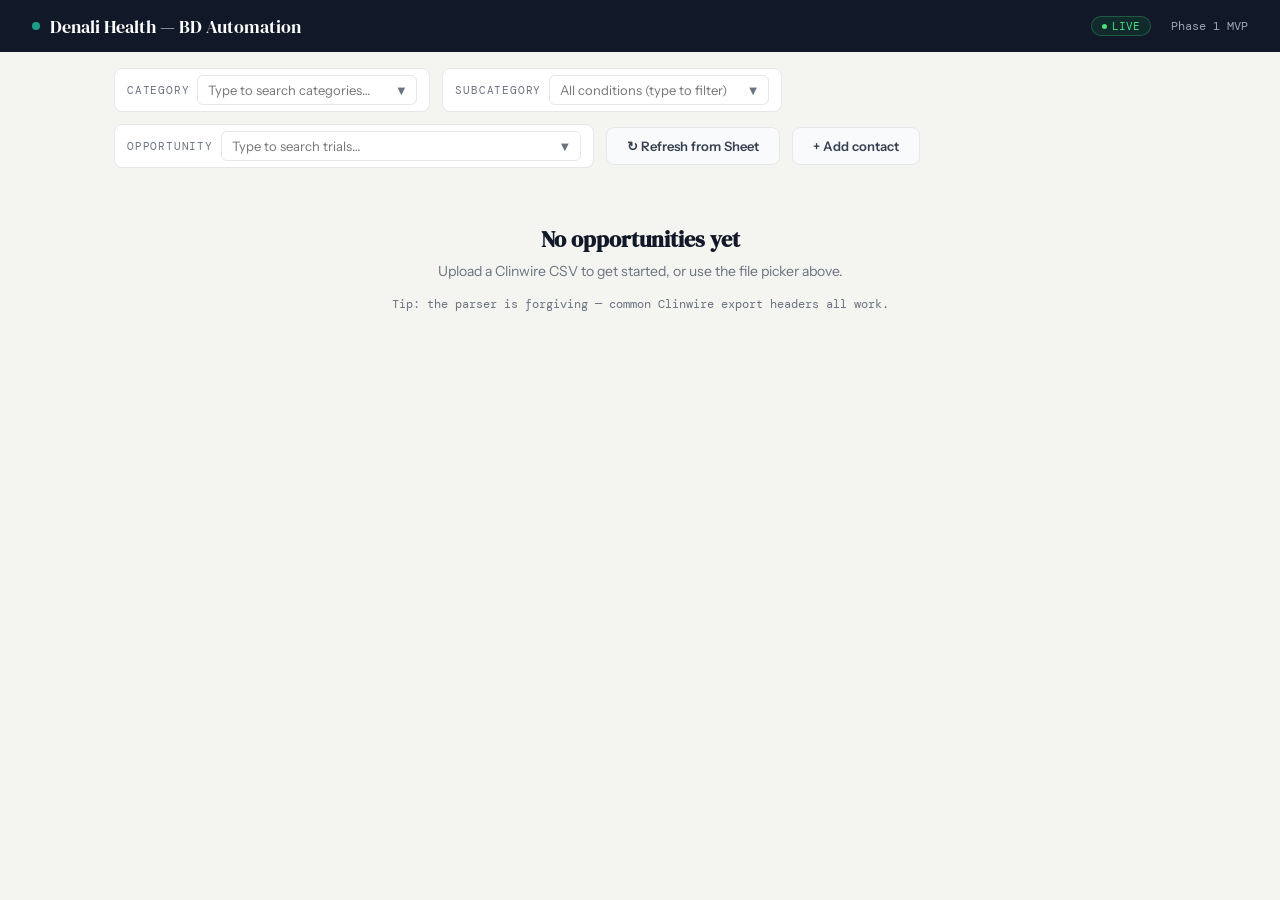
==== static/index.html @ 4ba3602c "features added" ====
<!DOCTYPE html>
<html lang="en">
<head>
  <meta charset="UTF-8">
  <meta name="viewport" content="width=device-width, initial-scale=1.0">
  <title>Denali Health — BD Automation</title>
  <link href="https://fonts.googleapis.com/css2?family=DM+Serif+Display&family=DM+Mono:wght@400;500&family=Instrument+Sans:wght@400;500;600&display=swap" rel="stylesheet">
  <link rel="stylesheet" href="/static/style.css">
<style>
.combo { position: relative; display: inline-block; min-width: 220px; }
.combo-input { width: 100%; padding: 6px 28px 6px 10px; border: 1px solid var(--rule, #d0d5dd); border-radius: 6px; font-size: 13px; font-family: inherit; outline: none; background: #fff; box-sizing: border-box; cursor: text; }
.combo-input:focus { border-color: #2563eb; }
.combo-arrow { position: absolute; top: 50%; right: 8px; transform: translateY(-50%); width: 16px; height: 16px; display: flex; align-items: center; justify-content: center; color: #6b7280; cursor: pointer; user-select: none; pointer-events: auto; font-size: 10px; transition: transform 0.15s ease; }
.combo.open .combo-arrow { transform: translateY(-50%) rotate(180deg); }
.combo-panel { position: absolute; top: 100%; left: 0; right: 0; margin-top: 2px; background: #fff; border: 1px solid var(--rule, #d0d5dd); border-radius: 6px; max-height: 280px; overflow-y: auto; z-index: 100; box-shadow: 0 6px 14px rgba(0,0,0,0.10); }
.combo-panel.hidden { display: none; }
.combo-option { padding: 7px 10px; cursor: pointer; font-size: 13px; }
.combo-option:hover, .combo-option.active { background: #eef4ff; }
.combo-empty { padding: 7px 10px; font-size: 12px; color: #9ca3af; font-style: italic; }
#oppCombo { min-width: 360px; }
</style>
</head>
<body>

<!-- ── TOP BAR ─────────────────────────────────── -->
<div class="topbar">
  <div class="topbar-brand">
    <div class="dot"></div>
    Denali Health — BD Automation
  </div>
  <div class="topbar-meta">
    <span id="liveBadge" class="live-badge">LIVE</span>
    <span>Phase 1 MVP</span>
  </div>
</div>

<!-- ── CONTROLS BAR ────────────────────────────── -->
<div class="controls">
  <div class="control-group">
    <label>Category</label>
    <div id="categoryCombo"></div>
  </div>
  <div class="control-group">
    <label>Subcategory</label>
    <div id="subcategoryCombo"></div>
  </div>
  <div class="control-group">
    <label>Opportunity</label>
    <div id="oppCombo"></div>
  </div>
  <button id="syncBtn" class="btn btn-secondary">↻ Refresh from Sheet</button>
  <!-- Obsolete in the live-Sheets model (kept hidden so legacy handlers don't error) -->
  <input type="file" id="csvFile" accept=".csv" class="hidden">
  <button id="seedBtn" class="btn btn-secondary hidden">Seed demo contacts</button>
  <button id="addContactBtn" class="btn btn-secondary">+ Add contact</button>
</div>

<!-- Manual contact entry form (hidden until + Add real contact clicked) -->
<div id="addContactForm" class="hidden" style="max-width:1100px;margin:0 auto;padding:0 24px 16px;">
  <div class="panel" style="padding:20px;">
    <div style="font-size:13px;font-weight:600;margin-bottom:12px;color:var(--ink);">Add a real contact for this opportunity</div>
    <div style="display:grid;grid-template-columns:1fr 1fr 2fr 2fr;gap:10px;margin-bottom:12px;">
      <input id="acFirst" type="text" placeholder="First name *" style="padding:8px 10px;border:1px solid var(--rule);border-radius:6px;font-size:13px;">
      <input id="acLast"  type="text" placeholder="Last name"  style="padding:8px 10px;border:1px solid var(--rule);border-radius:6px;font-size:13px;">
      <input id="acEmail" type="email" placeholder="Email (optional — can add later when sending)" style="padding:8px 10px;border:1px solid var(--rule);border-radius:6px;font-size:13px;">
      <input id="acTitle" type="text" placeholder="Title (e.g. VP, Site Identification)" style="padding:8px 10px;border:1px solid var(--rule);border-radius:6px;font-size:13px;">
    </div>
    <div style="display:flex;gap:10px;">
      <button id="acSubmit" class="btn btn-approve">✓ Add contact</button>
      <button id="acCancel" class="btn btn-secondary">Cancel</button>
      <span id="acError" style="color:var(--red);font-size:12px;align-self:center;"></span>
    </div>
  </div>
</div>

<!-- ── EMPTY STATE (no opportunities yet) ─────── -->
<div id="emptyState" class="empty hidden">
  <h2>No opportunities yet</h2>
  <p>Upload a Clinwire CSV to get started, or use the file picker above.</p>
  <div class="hint">Tip: the parser is forgiving — common Clinwire export headers all work.</div>
</div>

<!-- ── MAIN SHELL ─────────────────────────────── -->
<div id="mainShell" class="shell hidden">

  <!-- LEFT COLUMN -->
  <div class="left-col">

    <!-- Opportunity panel -->
    <div class="panel">
      <div class="panel-header">
        <div>
          <div class="panel-label">Live Opportunity · Clinwire Feed</div>
          <div class="panel-title">Trial opportunity</div>
        </div>
        <div id="oppDate" style="font-size:11px;color:#9ca3af;font-family:'DM Mono',monospace;"></div>
      </div>
      <div class="opp-body" id="oppBody">
        <!-- filled by app.js -->
      </div>
    </div>

    <!-- Contact panel -->
    <div class="panel">
      <div class="panel-header">
        <div>
          <div class="panel-label">Contact Intelligence · Scored</div>
          <div class="panel-title">Recommended contact</div>
        </div>
        <div id="contactConfidence" style="font-size:11px;background:#f0fdf4;color:#16a34a;border:1px solid #bbf7d0;padding:3px 10px;border-radius:6px;font-family:'DM Mono',monospace;display:none;">HIGH CONFIDENCE</div>
      </div>
      <div class="contact-body" id="contactBody">
        <!-- filled by app.js -->
      </div>
      <div id="contactListOther" class="contact-list-other hidden">
        <!-- secondary contacts -->
      </div>
    </div>

  </div>

  <!-- RIGHT COLUMN -->
  <div class="right-col">

    <div class="panel" id="draftPanel">
      <div class="panel-header">
        <div>
          <div class="panel-label">AI Engine · Draft Generator</div>
          <div class="panel-title">Personalised email draft</div>
        </div>
        <div id="draftStatus" style="font-size:11px;color:#9ca3af;font-family:'DM Mono',monospace;">Not generated</div>
      </div>

      <!-- Pre-generate -->
      <div id="preGenerate" style="padding:40px;text-align:center;">
        <div style="font-size:15px;font-weight:600;color:var(--ink);margin-bottom:8px;">Ready to generate</div>
        <div style="font-size:13px;color:var(--ink-soft);margin-bottom:20px;line-height:1.6;">The system will read the trial data, score the contact, and write a personalised first-touch email.</div>

        <div style="display:flex;align-items:center;justify-content:center;gap:10px;margin-bottom:20px;flex-wrap:wrap;">
          <span style="font-size:10px;font-family:'DM Mono',monospace;color:var(--ink-soft);text-transform:uppercase;letter-spacing:0.8px;">Template:</span>
          <select id="templateSelect" style="font-size:13px;padding:6px 12px;border:1px solid var(--rule);border-radius:6px;background:var(--white);font-family:inherit;cursor:pointer;min-width:240px;">
            <option value="">✨ AI only — no template (writes from Clinwire context)</option>
          </select>
          <button id="refreshTemplatesBtn" type="button" title="Refresh templates from Google Drive"
                  style="font-size:13px;padding:6px 10px;border:1px solid var(--rule);border-radius:6px;background:var(--white);cursor:pointer;font-family:inherit;">↻</button>
        </div>

        <button id="generateBtn" class="btn btn-generate">
          <svg width="16" height="16" viewBox="0 0 20 20" fill="currentColor"><path d="M10.894 2.553a1 1 0 00-1.788 0l-7 14a1 1 0 001.169 1.409l5-1.429A1 1 0 009 15.571V11a1 1 0 112 0v4.571a1 1 0 00.725.962l5 1.428a1 1 0 001.17-1.408l-7-14z"/></svg>
          Generate Personalised Email
        </button>
        <div id="generateError" class="text-error hidden"></div>
      </div>

      <!-- Loading -->
      <div id="generatingState" class="generating hidden">
        <div class="generating-icon"></div>
        <div class="generating-text" id="generatingText">Reading trial data...</div>
        <div class="generating-sub" id="generatingSubtext">Calling Claude</div>
      </div>

      <!-- Draft result -->
      <div id="draftResult" class="draft-body hidden">
        <div class="draft-field">
          <div class="draft-field-label">Subject line</div>
          <div class="subject-display" id="subjectDisplay"></div>
          <input class="subject-edit hidden" id="subjectEdit" type="text" />
        </div>
        <div class="draft-field">
          <div class="draft-field-label">Email body</div>
          <div class="email-body-display" id="bodyDisplay"></div>
          <textarea class="edit-area hidden" id="bodyEdit"></textarea>
        </div>
        <div class="draft-field">
          <div class="draft-field-label">Quality flags &amp; signals</div>
          <div class="quality-flags" id="qFlags"></div>
        </div>
      </div>

      <!-- Approved -->
      <div id="approvedState" class="hidden">
        <div class="status-approved">
          <h3>✓ Email Approved</h3>
          <p>Queued for send · Activity logged</p>
          <div style="margin-top:16px;font-size:12px;color:#15803d;font-family:'DM Mono',monospace;">
            Approved by: <span id="approvedBy"></span> · <span id="approvedTime"></span>
          </div>
        </div>
      </div>

      <!-- Rejected -->
      <div id="rejectedState" class="hidden">
        <div class="status-rejected">
          <h3>✕ Email Rejected</h3>
          <p>Returned to queue · Reason logged</p>
          <button class="btn btn-generate" style="margin-top:16px;" id="regenerateBtn">Re-generate Email</button>
        </div>
      </div>
    </div>

    <!-- Approval bar -->
    <div class="approval-bar hidden" id="approvalBar">
      <div style="flex:1;min-width:240px;">
        <div class="approval-label">Your decision required</div>
        <div class="approval-sub">Nothing sends without your approval · All actions are logged</div>
        <div style="margin-top:10px;display:grid;grid-template-columns:auto 1fr;gap:6px 10px;align-items:center;max-width:480px;">
          <span style="font-size:10px;font-family:'DM Mono',monospace;color:var(--ink-soft);text-transform:uppercase;letter-spacing:0.8px;">Send from:</span>
          <select id="mailboxSelect" style="font-size:13px;padding:6px 10px;border:1px solid var(--rule);border-radius:6px;background:var(--white);font-family:inherit;cursor:pointer;">
            <option value="">— don't send, just approve —</option>
          </select>

          <span style="font-size:10px;font-family:'DM Mono',monospace;color:var(--ink-soft);text-transform:uppercase;letter-spacing:0.8px;">Send to:</span>
          <input id="toEmailInput" type="email" placeholder="recipient@example.com" style="font-size:13px;padding:6px 10px;border:1px solid var(--rule);border-radius:6px;background:var(--white);font-family:'DM Mono',monospace;outline:none;" />

          <span style="font-size:10px;font-family:'DM Mono',monospace;color:var(--ink-soft);text-transform:uppercase;letter-spacing:0.8px;">Attach:</span>
          <div style="display:flex;align-items:center;gap:8px;">
            <input id="attachmentInput" type="file" multiple style="font-size:12px;font-family:inherit;flex:1;min-width:0;" />
            <button id="attachClearBtn" type="button" title="Remove attachment" class="hidden" style="font-size:11px;padding:4px 8px;border:1px solid var(--rule);border-radius:6px;background:var(--white);cursor:pointer;">✕ clear</button>
          </div>

          <span style="font-size:10px;font-family:'DM Mono',monospace;color:var(--ink-soft);text-transform:uppercase;letter-spacing:0.8px;">Save:</span>
          <label id="saveEmailWrap" style="font-size:12px;color:var(--ink-mid);display:flex;align-items:center;gap:6px;cursor:pointer;">
            <input type="checkbox" id="saveEmailToSheet" /> Save typed email back to the Sheet
          </label>
        </div>
      </div>
      <div class="approval-actions">
        <button class="btn btn-reject"  id="rejectBtn">✕ Reject</button>
        <button class="btn btn-edit"    id="editBtn">✏ Edit</button>
        <button class="btn btn-approve" id="approveBtn">✓ Approve &amp; Send</button>
      </div>
    </div>

    <!-- Activity log (hidden — kept in DOM so JS log writes don't error) -->
    <div class="log-panel hidden">
      <div class="log-header">
        <span class="log-title">Activity Log</span>
        <span style="font-size:10px;color:#4b5563;font-family:'DM Mono',monospace;">Live · polling every 2s</span>
      </div>
      <div class="log-body" id="logBody"></div>
    </div>

    <!-- Send history -->
    <div class="panel" id="sendHistoryPanel">
      <div class="panel-header">
        <div>
          <div class="panel-label">Sent Emails · History</div>
          <div class="panel-title">Send history</div>
        </div>
        <button id="refreshHistoryBtn" class="btn btn-secondary" style="padding:6px 12px;font-size:12px;">↻ Refresh</button>
      </div>
      <div id="sendHistoryBody" style="max-height:360px;overflow-y:auto;">
        <div style="padding:20px;text-align:center;color:var(--ink-soft);font-size:13px;" id="sendHistoryEmpty">
          No emails sent yet — approve a draft with a mailbox selected to see it here.
        </div>
      </div>
    </div>

  </div>
</div>

<script src="/static/app.js"></script>
</body>
</html>
---- static/style.css ----
/* ─────────────────────────────────────────────────────
   Denali Health — BD Automation
   Styles ported from the approved prototype, plus
   additions for CSV upload + opportunity selector.
   ───────────────────────────────────────────────────── */

:root {
  --teal:        #0a7c6b;
  --teal-light:  #e6f4f1;
  --teal-mid:    #1a9e89;
  --amber:       #c8720a;
  --amber-light: #fef3e2;
  --red:         #b91c1c;
  --red-light:   #fef2f2;
  --green:       #15803d;
  --green-light: #f0fdf4;
  --ink:         #111827;
  --ink-mid:     #374151;
  --ink-soft:    #6b7280;
  --rule:        #e5e7eb;
  --surface:     #f9fafb;
  --white:       #ffffff;
}
* { box-sizing: border-box; margin: 0; padding: 0; }
body {
  font-family: 'Instrument Sans', system-ui, sans-serif;
  background: #f4f4f0;
  color: var(--ink);
  min-height: 100vh;
}

/* ── TOPBAR ─────────────────────────────────────── */
.topbar { background: var(--ink); padding: 0 32px; height: 52px; display: flex; align-items: center; justify-content: space-between; position: sticky; top: 0; z-index: 100; }
.topbar-brand { display: flex; align-items: center; gap: 10px; font-family: 'DM Serif Display', Georgia, serif; font-size: 18px; color: var(--white); }
.topbar-brand .dot { width: 8px; height: 8px; background: var(--teal-mid); border-radius: 50%; }
.topbar-meta { display: flex; align-items: center; gap: 20px; font-size: 12px; color: #9ca3af; font-family: 'DM Mono', monospace; }
.live-badge { background: #16a34a22; color: #4ade80; border: 1px solid #4ade8044; border-radius: 20px; padding: 2px 10px; font-size: 11px; display: flex; align-items: center; gap: 5px; }
.live-badge::before { content: ''; width: 5px; height: 5px; background: #4ade80; border-radius: 50%; animation: pulse 1.5s infinite; }
@keyframes pulse { 0%,100%{opacity:1} 50%{opacity:.4} }

/* ── CONTROLS BAR (csv upload + opp selector) ──── */
.controls { max-width: 1100px; margin: 0 auto; padding: 16px 24px 0; display: flex; gap: 12px; align-items: center; flex-wrap: wrap; }
.control-group { display: flex; align-items: center; gap: 8px; background: var(--white); border: 1px solid var(--rule); border-radius: 8px; padding: 6px 12px; }
.control-group label { font-size: 11px; font-family: 'DM Mono', monospace; color: var(--ink-soft); text-transform: uppercase; letter-spacing: 0.8px; }
.control-group select, .control-group input[type=file] { border: none; outline: none; font-size: 13px; background: transparent; font-family: inherit; max-width: 320px; }
.control-group select { cursor: pointer; }

/* ── LAYOUT ─────────────────────────────────────── */
.shell { max-width: 1100px; margin: 0 auto; padding: 16px 24px 32px; display: grid; grid-template-columns: 340px 1fr; gap: 24px; align-items: start; }
.left-col { display: flex; flex-direction: column; gap: 20px; }
.right-col { display: flex; flex-direction: column; gap: 20px; }

/* ── PANELS ─────────────────────────────────────── */
.panel { background: var(--white); border: 1px solid var(--rule); border-radius: 12px; overflow: hidden; }
.panel-header { padding: 16px 20px; border-bottom: 1px solid var(--rule); display: flex; align-items: center; justify-content: space-between; }
.panel-label { font-family: 'DM Mono', monospace; font-size: 10px; font-weight: 500; text-transform: uppercase; letter-spacing: 1.2px; color: var(--ink-soft); }
.panel-title { font-size: 13px; font-weight: 600; color: var(--ink); margin-top: 2px; }

/* ── OPPORTUNITY ────────────────────────────────── */
.opp-body { padding: 20px; }
.source-tag { display: inline-flex; align-items: center; gap: 6px; background: var(--teal-light); color: var(--teal); border-radius: 6px; padding: 4px 10px; font-size: 11px; font-weight: 600; font-family: 'DM Mono', monospace; margin-bottom: 14px; }
.opp-name { font-family: 'DM Serif Display', Georgia, serif; font-size: 20px; line-height: 1.25; color: var(--ink); margin-bottom: 6px; }
.opp-sub { font-size: 12px; color: var(--ink-soft); margin-bottom: 18px; font-family: 'DM Mono', monospace; }
.opp-grid { display: grid; grid-template-columns: 1fr 1fr; gap: 10px; margin-bottom: 18px; }
.opp-field { background: var(--surface); border-radius: 8px; padding: 10px 12px; }
.opp-field-label { font-size: 10px; font-weight: 600; color: var(--ink-soft); text-transform: uppercase; letter-spacing: 0.8px; font-family: 'DM Mono', monospace; margin-bottom: 3px; }
.opp-field-val { font-size: 13px; font-weight: 600; color: var(--ink); word-break: break-word; }
.opp-field.full { grid-column: 1/-1; }

/* ── CONTACT ────────────────────────────────────── */
.contact-body { padding: 20px; }
.contact-row { display: flex; align-items: center; gap: 16px; margin-bottom: 16px; }
.avatar { width: 52px; height: 52px; border-radius: 50%; background: linear-gradient(135deg,#0a7c6b,#1a9e89); display: flex; align-items: center; justify-content: center; font-family: 'DM Serif Display', Georgia, serif; font-size: 20px; color: white; flex-shrink: 0; }
.contact-name { font-size: 16px; font-weight: 600; color: var(--ink); }
.contact-title { font-size: 12px; color: var(--ink-soft); margin-top: 2px; }
.contact-co { font-size: 12px; color: var(--teal); font-weight: 500; margin-top: 1px; }
.score-row { display: flex; align-items: center; justify-content: space-between; background: var(--green-light); border: 1px solid #bbf7d0; border-radius: 10px; padding: 12px 16px; margin-bottom: 14px; }
.score-label { font-size: 11px; font-weight: 600; color: var(--green); font-family: 'DM Mono', monospace; text-transform: uppercase; letter-spacing: 0.8px; }
.score-val { font-family: 'DM Serif Display', Georgia, serif; font-size: 32px; color: var(--green); line-height: 1; }
.score-sub { font-size: 10px; color: #16a34a; margin-top: 1px; text-align: right; }
.score-bar-wrap { margin-bottom: 10px; }
.score-bar-track { height: 5px; background: var(--rule); border-radius: 99px; overflow: hidden; margin-top: 4px; }
.score-bar-fill { height: 100%; border-radius: 99px; }
.score-dim { display: flex; justify-content: space-between; }
.score-dim-label { font-size: 10px; font-family: 'DM Mono', monospace; color: var(--ink-soft); }
.score-dim-pts { font-size: 10px; font-family: 'DM Mono', monospace; font-weight: 600; color: var(--ink); }
.ai-reasoning { background: #f8f7ff; border: 1px solid #e5e3ff; border-radius: 10px; padding: 14px; font-size: 12px; line-height: 1.6; color: var(--ink-mid); margin: 14px 0; }
.ai-reasoning-label { font-size: 10px; font-weight: 600; color: #7c6fe0; text-transform: uppercase; letter-spacing: 0.8px; font-family: 'DM Mono', monospace; margin-bottom: 6px; }
.contact-meta { display: flex; gap: 8px; flex-wrap: wrap; }
.meta-chip { background: var(--surface); border: 1px solid var(--rule); border-radius: 6px; padding: 4px 10px; font-size: 11px; color: var(--ink-mid); font-family: 'DM Mono', monospace; }

.contact-list-other { padding: 0 20px 20px; border-top: 1px solid var(--rule); margin-top: 4px; }
.contact-list-label { font-size: 10px; font-family: 'DM Mono', monospace; color: var(--ink-soft); text-transform: uppercase; letter-spacing: 0.8px; padding: 12px 0 8px; }
.contact-mini { display: flex; align-items: center; justify-content: space-between; padding: 8px 0; cursor: pointer; border-bottom: 1px dashed var(--rule); }
.contact-mini:last-child { border-bottom: none; }
.contact-mini:hover { background: var(--surface); }
.contact-mini-name { font-size: 13px; font-weight: 500; }
.contact-mini-title { font-size: 11px; color: var(--ink-soft); font-family: 'DM Mono', monospace; }
.contact-mini-score { font-family: 'DM Serif Display', Georgia, serif; font-size: 18px; color: var(--ink-mid); }

/* ── DRAFT ──────────────────────────────────────── */
.draft-body { padding: 20px; }
.draft-field { margin-bottom: 14px; }
.draft-field-label { font-size: 10px; font-weight: 600; color: var(--ink-soft); text-transform: uppercase; letter-spacing: 0.8px; font-family: 'DM Mono', monospace; margin-bottom: 5px; }
.subject-display { font-size: 15px; font-weight: 600; color: var(--ink); padding: 10px 14px; background: var(--surface); border: 1px solid var(--rule); border-radius: 8px; font-family: 'DM Serif Display', Georgia, serif; }
.email-body-display { font-size: 13.5px; line-height: 1.75; color: var(--ink-mid); padding: 16px; background: var(--surface); border: 1px solid var(--rule); border-radius: 8px; white-space: pre-wrap; }
.edit-area { width: 100%; min-height: 220px; font-size: 13.5px; line-height: 1.75; color: var(--ink-mid); padding: 16px; background: var(--white); border: 2px solid var(--teal-mid); border-radius: 8px; font-family: 'Instrument Sans', sans-serif; resize: vertical; outline: none; }
.subject-edit { width: 100%; font-size: 15px; font-weight: 600; color: var(--ink); padding: 10px 14px; background: var(--white); border: 2px solid var(--teal-mid); border-radius: 8px; font-family: 'DM Serif Display', Georgia, serif; outline: none; }
.personalization-tags { display: flex; gap: 6px; flex-wrap: wrap; margin-top: 8px; }
.ptag { background: #eff6ff; border: 1px solid #bfdbfe; color: #1d4ed8; border-radius: 99px; padding: 2px 10px; font-size: 11px; font-family: 'DM Mono', monospace; }
.quality-flags { display: flex; flex-wrap: wrap; gap: 6px; margin-top: 8px; }
.flag { background: var(--amber-light); border: 1px solid #fed7aa; color: var(--amber); border-radius: 6px; padding: 3px 10px; font-size: 11px; font-family: 'DM Mono', monospace; }
.flag.ok { background: var(--green-light); border-color: #bbf7d0; color: var(--green); }
.flag.signal { background: #eff6ff; border-color: #bfdbfe; color: #1d4ed8; }

/* ── LOADING ────────────────────────────────────── */
.generating { display: flex; flex-direction: column; align-items: center; justify-content: center; padding: 56px 24px; gap: 16px; }
.generating-icon { width: 48px; height: 48px; border: 3px solid var(--teal-light); border-top-color: var(--teal-mid); border-radius: 50%; animation: spin 0.9s linear infinite; }
@keyframes spin { to { transform: rotate(360deg); } }
.generating-text { font-size: 14px; color: var(--ink-soft); }
.generating-sub { font-size: 12px; color: #9ca3af; font-family: 'DM Mono', monospace; text-align: center; }

/* ── BUTTONS ────────────────────────────────────── */
.btn { display: inline-flex; align-items: center; gap: 7px; border: none; border-radius: 8px; padding: 10px 20px; font-size: 13px; font-weight: 600; font-family: 'Instrument Sans', sans-serif; cursor: pointer; transition: all 0.15s; }
.btn:active { transform: scale(0.97); }
.btn:disabled { opacity: 0.5; cursor: not-allowed; }
.btn-approve { background: var(--green); color: white; }
.btn-approve:hover:not(:disabled) { background: #166534; }
.btn-edit { background: #eff6ff; color: #1d4ed8; border: 1px solid #bfdbfe; }
.btn-edit:hover:not(:disabled) { background: #dbeafe; }
.btn-reject { background: var(--red-light); color: var(--red); border: 1px solid #fecaca; }
.btn-reject:hover:not(:disabled) { background: #fee2e2; }
.btn-generate { background: var(--teal); color: white; font-size: 14px; padding: 12px 28px; }
.btn-generate:hover:not(:disabled) { background: var(--teal-mid); }
.btn-secondary { background: var(--surface); color: var(--ink-mid); border: 1px solid var(--rule); }
.btn-secondary:hover:not(:disabled) { background: var(--rule); }

/* ── APPROVAL BAR ───────────────────────────────── */
.approval-bar { background: var(--white); border: 1px solid var(--rule); border-radius: 12px; padding: 20px; display: flex; align-items: center; justify-content: space-between; gap: 16px; flex-wrap: wrap; }
.approval-label { font-size: 13px; font-weight: 600; color: var(--ink); }
.approval-sub { font-size: 12px; color: var(--ink-soft); margin-top: 2px; }
.approval-actions { display: flex; gap: 10px; flex-wrap: wrap; }

/* ── OUTCOMES ───────────────────────────────────── */
.status-approved { background: var(--green-light); border: 1px solid #bbf7d0; border-radius: 12px; padding: 28px; text-align: center; margin: 20px; }
.status-approved h3 { font-family: 'DM Serif Display', Georgia, serif; font-size: 22px; color: var(--green); margin-bottom: 6px; }
.status-approved p { font-size: 13px; color: #16a34a; }
.status-rejected { background: var(--red-light); border: 1px solid #fecaca; border-radius: 12px; padding: 28px; text-align: center; margin: 20px; }
.status-rejected h3 { font-family: 'DM Serif Display', Georgia, serif; font-size: 22px; color: var(--red); margin-bottom: 6px; }
.status-rejected p { font-size: 13px; color: #dc2626; }

/* ── EMPTY STATE ────────────────────────────────── */
.empty { padding: 56px 32px; text-align: center; }
.empty h2 { font-family: 'DM Serif Display', Georgia, serif; font-size: 22px; margin-bottom: 8px; color: var(--ink); }
.empty p { font-size: 14px; color: var(--ink-soft); margin-bottom: 16px; }
.empty .hint { font-size: 12px; color: var(--ink-soft); font-family: 'DM Mono', monospace; }

/* ── LOG ────────────────────────────────────────── */
.log-panel { background: var(--ink); border-radius: 12px; overflow: hidden; }
.log-header { padding: 12px 20px; border-bottom: 1px solid #374151; display: flex; align-items: center; justify-content: space-between; }
.log-title { font-family: 'DM Mono', monospace; font-size: 11px; color: #9ca3af; text-transform: uppercase; letter-spacing: 1px; }
.log-body { padding: 14px 20px; max-height: 200px; overflow-y: auto; }
.log-entry { font-family: 'DM Mono', monospace; font-size: 11px; color: #6b7280; line-height: 1.8; word-break: break-word; }
.log-entry .ts { color: #4b5563; margin-right: 8px; }
.log-entry .ev { color: #9ca3af; }
.log-entry .ev.ok   { color: #4ade80; }
.log-entry .ev.warn { color: #fbbf24; }
.log-entry .ev.sys  { color: #60a5fa; }
.log-entry .ev.err  { color: #f87171; }

/* ── RAW DATA VIEWER (collapsible) ─────────────── */
.raw-data { margin-top: 16px; border-top: 1px dashed var(--rule); padding-top: 14px; }
.raw-data-toggle { cursor: pointer; font-size: 11px; font-family: 'DM Mono', monospace; color: var(--ink-soft); text-transform: uppercase; letter-spacing: 0.8px; display: flex; align-items: center; gap: 6px; user-select: none; }
.raw-data-toggle:hover { color: var(--ink-mid); }
.raw-data-toggle .arrow { transition: transform 0.2s; }
.raw-data.open .raw-data-toggle .arrow { transform: rotate(90deg); }
.raw-data-body { display: none; margin-top: 10px; }
.raw-data.open .raw-data-body { display: block; }
.raw-row { padding: 6px 0; border-bottom: 1px solid var(--rule); font-size: 11px; font-family: 'DM Mono', monospace; }
.raw-row:last-child { border-bottom: none; }
.raw-row .key { color: var(--ink-soft); display: block; margin-bottom: 2px; text-transform: uppercase; letter-spacing: 0.5px; font-size: 10px; }
.raw-row .val { color: var(--ink-mid); word-break: break-word; white-space: pre-wrap; line-height: 1.5; }
.raw-row .val.fulltext { display: block; max-height: 240px; overflow-y: auto; background: var(--surface); border: 1px solid var(--rule); border-radius: 6px; padding: 10px; margin-top: 4px; font-family: 'Instrument Sans', sans-serif; font-size: 12px; color: var(--ink-mid); }
.raw-row .val a { color: var(--teal); text-decoration: none; word-break: break-all; }
.raw-row .val a:hover { text-decoration: underline; }

.hidden { display: none !important; }
.text-error { color: var(--red); font-size: 12px; margin-top: 6px; }

/* ── SEND HISTORY ──────────────────────────────── */
.send-row { padding: 12px 20px; border-bottom: 1px solid var(--rule); display: grid; grid-template-columns: 70px 1fr auto; gap: 12px; align-items: start; cursor: pointer; }
.send-row:last-child { border-bottom: none; }
.send-row:hover { background: var(--surface); }
.send-time { font-family: 'DM Mono', monospace; font-size: 11px; color: var(--ink-soft); }
.send-main { min-width: 0; }
.send-subject { font-size: 13px; font-weight: 600; color: var(--ink); margin-bottom: 4px; white-space: nowrap; overflow: hidden; text-overflow: ellipsis; }
.send-meta { font-size: 11px; color: var(--ink-soft); font-family: 'DM Mono', monospace; line-height: 1.5; word-break: break-word; }
.send-meta .arrow { color: var(--teal-mid); font-weight: 600; margin: 0 6px; }
.send-meta .override-tag { background: var(--amber-light); color: var(--amber); border: 1px solid #fed7aa; border-radius: 4px; padding: 1px 6px; font-size: 10px; margin-left: 6px; }
.send-status-pill { font-size: 11px; padding: 2px 10px; border-radius: 12px; font-family: 'DM Mono', monospace; font-weight: 600; align-self: center; }
.send-status-pill.sent     { background: var(--green-light); color: var(--green); border: 1px solid #bbf7d0; }
.send-status-pill.failed   { background: var(--red-light);   color: var(--red);   border: 1px solid #fecaca; }
.send-status-pill.bounced  { background: var(--red-light);   color: var(--red);   border: 1px solid #fecaca; }
.send-status-pill.replied  { background: #eff6ff;            color: #1d4ed8;      border: 1px solid #bfdbfe; }
.send-status-pill.queued   { background: var(--surface);     color: var(--ink-soft); border: 1px solid var(--rule); }
.send-detail { padding: 12px 20px; background: var(--surface); border-bottom: 1px solid var(--rule); font-family: 'DM Mono', monospace; font-size: 11px; color: var(--ink-mid); line-height: 1.7; word-break: break-word; }
.send-detail .label { color: var(--ink-soft); display: inline-block; width: 110px; }
.send-detail .body-block { white-space: pre-wrap; background: var(--white); border: 1px solid var(--rule); border-radius: 6px; padding: 10px; margin-top: 8px; font-family: 'Instrument Sans', sans-serif; font-size: 12px; color: var(--ink-mid); line-height: 1.6; }
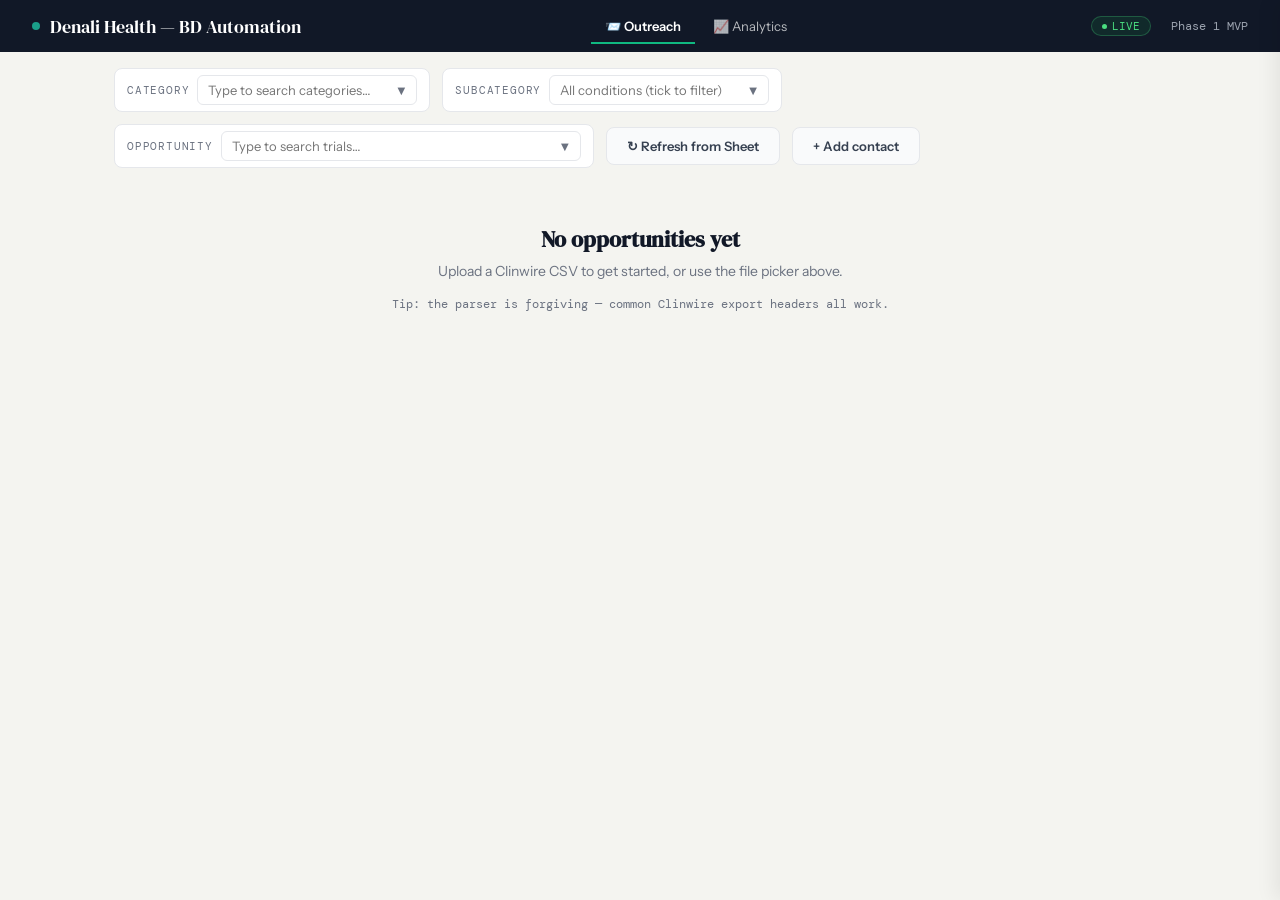
==== commit 62f5219f: "Phase 2 Analytics tab + HubSpot integration (Parts A+B scaffold)" ====
--- a/static/index.html
+++ b/static/index.html
@@ -18,6 +18,80 @@
 .combo-option:hover, .combo-option.active { background: #eef4ff; }
 .combo-empty { padding: 7px 10px; font-size: 12px; color: #9ca3af; font-style: italic; }
 #oppCombo { min-width: 360px; }
+
+/* ── Phase 2: metric tiles, recent feed, filter bar, side panel ── */
+.metric-strip { display: grid; grid-template-columns: repeat(4, 1fr); gap: 12px; max-width: 1100px; margin: 16px auto 0; padding: 0 24px; }
+.metric-tile  { background: #fff; border: 1px solid var(--rule, #e5e7eb); border-radius: 10px; padding: 14px 16px; }
+.m-label      { font-size: 10px; font-family: 'DM Mono', monospace; color: #6b7280; text-transform: uppercase; letter-spacing: 0.8px; }
+.m-value      { font-family: 'DM Serif Display', serif; font-size: 30px; line-height: 1.1; margin-top: 4px; }
+.m-sub        { font-size: 11px; color: #6b7280; margin-top: 4px; }
+
+.cat-strip    { max-width: 1100px; margin: 10px auto 0; padding: 0 24px; display: flex; gap: 8px; overflow-x: auto; }
+.cat-tile     { background: #fff; border: 1px solid var(--rule, #e5e7eb); border-radius: 8px; padding: 8px 12px; min-width: 140px; flex-shrink: 0; cursor: pointer; }
+.cat-tile:hover { border-color: #2563eb; }
+.cat-tile .cn { font-size: 12px; font-weight: 600; color: #1a1f2e; }
+.cat-tile .cm { font-size: 11px; color: #6b7280; font-family: 'DM Mono', monospace; margin-top: 2px; }
+
+.recent-strip { max-width: 1100px; margin: 14px auto 0; padding: 0 24px; }
+.recent-card  { background: #fff; border: 1px solid var(--rule, #e5e7eb); border-radius: 10px; overflow: hidden; }
+.recent-head  { padding: 10px 16px; border-bottom: 1px solid var(--rule, #e5e7eb); background: #fcfcfa; display: flex; justify-content: space-between; align-items: center; font-size: 11px; font-family: 'DM Mono', monospace; color: #6b7280; text-transform: uppercase; letter-spacing: 0.8px; }
+.recent-list  { max-height: 220px; overflow-y: auto; }
+.recent-row   { padding: 10px 16px; border-top: 1px solid #f3f4f6; display: grid; grid-template-columns: 84px 1fr 110px; gap: 12px; align-items: center; font-size: 13px; cursor: pointer; }
+.recent-row:first-child { border-top: none; }
+.recent-row:hover { background: #fafaf7; }
+.recent-row .t { font-family: 'DM Mono', monospace; font-size: 11px; color: #6b7280; }
+.recent-row .s { font-weight: 500; color: #1a1f2e; }
+.recent-row .m { font-size: 11px; color: #6b7280; margin-top: 2px; }
+.recent-row .p { text-align: right; }
+
+.filter-bar   { padding: 10px 16px; border-bottom: 1px solid var(--rule, #e5e7eb); background: #fcfcfa; display: flex; gap: 8px; align-items: center; flex-wrap: wrap; }
+.filter-bar input, .filter-bar select { padding: 6px 10px; border: 1px solid var(--rule, #d0d5dd); border-radius: 6px; font-size: 12px; font-family: inherit; background: #fff; }
+.filter-bar input[type=search] { min-width: 220px; flex: 1; }
+.filter-bar .spacer { flex: 1; }
+.filter-bar .count  { font-family: 'DM Mono', monospace; font-size: 11px; color: #6b7280; }
+
+.clickable-name { color: #2563eb; cursor: pointer; }
+.clickable-name:hover { text-decoration: underline; }
+
+.side-panel { position: fixed; top: 0; right: 0; width: 480px; max-width: 100vw; height: 100vh; background: #fff; border-left: 1px solid var(--rule, #e5e7eb); box-shadow: -4px 0 20px rgba(0,0,0,0.08); transform: translateX(100%); transition: transform 0.2s ease; overflow-y: auto; z-index: 1000; }
+.side-panel.open { transform: translateX(0); }
+.side-head  { padding: 16px 20px; border-bottom: 1px solid var(--rule, #e5e7eb); background: #fcfcfa; display: flex; justify-content: space-between; align-items: center; position: sticky; top: 0; }
+.side-close { background: none; border: none; font-size: 18px; cursor: pointer; color: #6b7280; }
+.side-body  { padding: 20px; }
+.side-stats { display: grid; grid-template-columns: 1fr 1fr 1fr; gap: 8px; margin: 12px 0; }
+.side-stats .metric-tile { padding: 10px 12px; }
+.side-stats .m-value { font-size: 22px; }
+.side-timeline { border-left: 2px solid var(--rule, #e5e7eb); padding-left: 16px; margin-top: 16px; }
+.side-item  { position: relative; padding-bottom: 16px; }
+.side-item::before { content: ''; position: absolute; left: -23px; top: 6px; width: 10px; height: 10px; border-radius: 50%; background: #15803d; border: 2px solid #fff; box-shadow: 0 0 0 1px #15803d; }
+.side-time  { font-family: 'DM Mono', monospace; font-size: 11px; color: #6b7280; }
+.side-subj  { font-weight: 600; font-size: 13px; margin: 2px 0; }
+.side-trial { font-size: 12px; color: #4b5563; }
+
+
+.topbar { display: flex; align-items: center; gap: 24px; }
+.topbar-tabs { display: flex; gap: 4px; margin-left: auto; margin-right: auto; }
+.tab-btn { background: transparent; color: rgba(255,255,255,0.7); border: none; padding: 8px 14px; cursor: pointer; font-family: inherit; font-size: 13px; border-bottom: 2px solid transparent; margin-bottom: -1px; }
+.tab-btn:hover { color: #fff; }
+.tab-btn.active { color: #fff; border-bottom-color: #10b981; font-weight: 600; }
+
+.page { display: none; }
+.page.active { display: block; }
+
+.analytics-grid { display: grid; grid-template-columns: 1fr 1fr; gap: 14px; max-width: 1100px; margin: 14px auto 0; padding: 0 24px; }
+.analytics-grid .panel { margin: 0; }
+.analytics-full { max-width: 1100px; margin: 14px auto 0; padding: 0 24px; }
+.bar-row { display: grid; grid-template-columns: 200px 1fr 60px; gap: 10px; align-items: center; padding: 6px 12px; font-size: 12px; }
+.bar-track { background: #f3f4f6; border-radius: 4px; height: 16px; overflow: hidden; }
+.bar-fill  { background: #15803d; height: 100%; }
+.bar-value { text-align: right; font-family: 'DM Mono', monospace; color: #4b5563; font-size: 12px; }
+.recip-row { padding: 8px 14px; border-top: 1px solid #f3f4f6; display: grid; grid-template-columns: 1fr 60px; gap: 10px; align-items: center; cursor: pointer; }
+.recip-row:first-child { border-top: none; }
+.recip-row:hover { background: #fafaf7; }
+.recip-name { font-size: 13px; font-weight: 500; color: #1a1f2e; }
+.recip-sub  { font-size: 11px; color: #6b7280; margin-top: 1px; }
+.recip-count { text-align: right; font-family: 'DM Mono', monospace; font-size: 13px; color: #15803d; }
+
 </style>
 </head>
 <body>
@@ -28,11 +102,17 @@
     <div class="dot"></div>
     Denali Health — BD Automation
   </div>
+  <div class="topbar-tabs">
+    <button class="tab-btn active" data-tab="outreach">📨 Outreach</button>
+    <button class="tab-btn"        data-tab="analytics">📈 Analytics</button>
+  </div>
   <div class="topbar-meta">
     <span id="liveBadge" class="live-badge">LIVE</span>
     <span>Phase 1 MVP</span>
   </div>
 </div>
+
+<div id="page-outreach" class="page active">
 
 <!-- ── CONTROLS BAR ────────────────────────────── -->
 <div class="controls">
@@ -240,6 +320,64 @@
       <div class="log-body" id="logBody"></div>
     </div>
 
+
+  </div>
+</div>
+
+</div> <!-- /#page-outreach -->
+
+
+<!-- ──────────────── ANALYTICS PAGE ──────────────── -->
+<div id="page-analytics" class="page">
+
+  <div class="metric-strip">
+    <div class="metric-tile"><div class="m-label">Sent today</div>     <div class="m-value" id="mSentToday">—</div>     <div class="m-sub" id="mSentTodaySub">&nbsp;</div></div>
+    <div class="metric-tile"><div class="m-label">Sent this week</div> <div class="m-value" id="mSentThisWeek">—</div> <div class="m-sub" id="mSentThisWeekSub">&nbsp;</div></div>
+    <div class="metric-tile"><div class="m-label">Sent this month</div><div class="m-value" id="mSentThisMonth">—</div><div class="m-sub" id="mSentThisMonthSub">&nbsp;</div></div>
+    <div class="metric-tile"><div class="m-label">Active leads</div>   <div class="m-value" id="mActiveLeads">—</div>   <div class="m-sub" id="mActiveLeadsSub">load a category to populate</div></div>
+  </div>
+
+  <div class="cat-strip" id="catStrip"></div>
+
+  <div class="recent-strip">
+    <div class="recent-card">
+      <div class="recent-head">
+        <span>Recent outreach · last 5 sends</span>
+        <span id="recentEmpty" class="hidden" style="text-transform:none;">No sends yet — approve a draft to see it here.</span>
+      </div>
+      <div class="recent-list" id="recentList"></div>
+    </div>
+  </div>
+
+  <div class="analytics-grid">
+    <!-- Per-mailbox -->
+    <div class="panel">
+      <div class="panel-header">
+        <div>
+          <div class="panel-label">Team activity · last 30 days</div>
+          <div class="panel-title">Who sent how many</div>
+        </div>
+      </div>
+      <div id="mailboxBars" style="padding:10px 0;">
+        <div style="padding:14px;text-align:center;color:#6b7280;font-size:12px;">No sends yet.</div>
+      </div>
+    </div>
+    <!-- Top recipients -->
+    <div class="panel">
+      <div class="panel-header">
+        <div>
+          <div class="panel-label">Most contacted · last 90 days</div>
+          <div class="panel-title">Top recipients</div>
+        </div>
+      </div>
+      <div id="topRecipients">
+        <div style="padding:14px;text-align:center;color:#6b7280;font-size:12px;">No sends yet.</div>
+      </div>
+    </div>
+  </div>
+
+  <!-- Filterable Send History (moved from main) -->
+  <div class="analytics-full">
     <!-- Send history -->
     <div class="panel" id="sendHistoryPanel">
       <div class="panel-header">
@@ -248,6 +386,27 @@
           <div class="panel-title">Send history</div>
         </div>
         <button id="refreshHistoryBtn" class="btn btn-secondary" style="padding:6px 12px;font-size:12px;">↻ Refresh</button>
+      </div>
+      <div class="filter-bar">
+        <input type="search" id="histSearch" placeholder="Search contact, company, trial, subject…" autocomplete="off" />
+        <select id="histCategory"><option value="">All categories</option></select>
+        <select id="histMailbox"><option value="">All mailboxes</option></select>
+        <select id="histStatus">
+          <option value="">All statuses</option>
+          <option value="sent">Sent</option>
+          <option value="failed">Failed</option>
+          <option value="bounced">Bounced</option>
+          <option value="replied">Replied</option>
+        </select>
+        <select id="histRange">
+          <option value="">Any time</option>
+          <option value="7">Last 7 days</option>
+          <option value="30" selected>Last 30 days</option>
+          <option value="90">Last 90 days</option>
+          <option value="365">Last year</option>
+        </select>
+        <div class="spacer"></div>
+        <span class="count" id="histCount">—</span>
       </div>
       <div id="sendHistoryBody" style="max-height:360px;overflow-y:auto;">
         <div style="padding:20px;text-align:center;color:var(--ink-soft);font-size:13px;" id="sendHistoryEmpty">
@@ -255,9 +414,31 @@
         </div>
       </div>
     </div>
-
-  </div>
-</div>
+  </div>
+
+</div> <!-- /#page-analytics -->
+
+
+<!-- ── Phase 2 CONTACT HISTORY SIDE PANEL ─────── -->
+<aside class="side-panel" id="sidePanel" aria-hidden="true">
+  <div class="side-head">
+    <div>
+      <div class="m-label">Contact history</div>
+      <div id="sideName" style="font-family:'DM Serif Display',serif;font-size:18px;">—</div>
+      <div id="sideTitle" style="font-size:12px;color:#4b5563;margin-top:2px;">&nbsp;</div>
+    </div>
+    <button class="side-close" id="sideClose" title="Close">✕</button>
+  </div>
+  <div class="side-body">
+    <div class="side-stats">
+      <div class="metric-tile"><div class="m-label">Emails sent</div><div class="m-value" id="sideSent">—</div></div>
+      <div class="metric-tile"><div class="m-label">Replies</div>    <div class="m-value" id="sideReplied">—</div></div>
+      <div class="metric-tile"><div class="m-label">Categories</div> <div class="m-value" id="sideCats">—</div></div>
+    </div>
+    <div class="m-label" style="margin-top:14px;">Timeline</div>
+    <div class="side-timeline" id="sideTimeline"></div>
+  </div>
+</aside>
 
 <script src="/static/app.js"></script>
 </body>
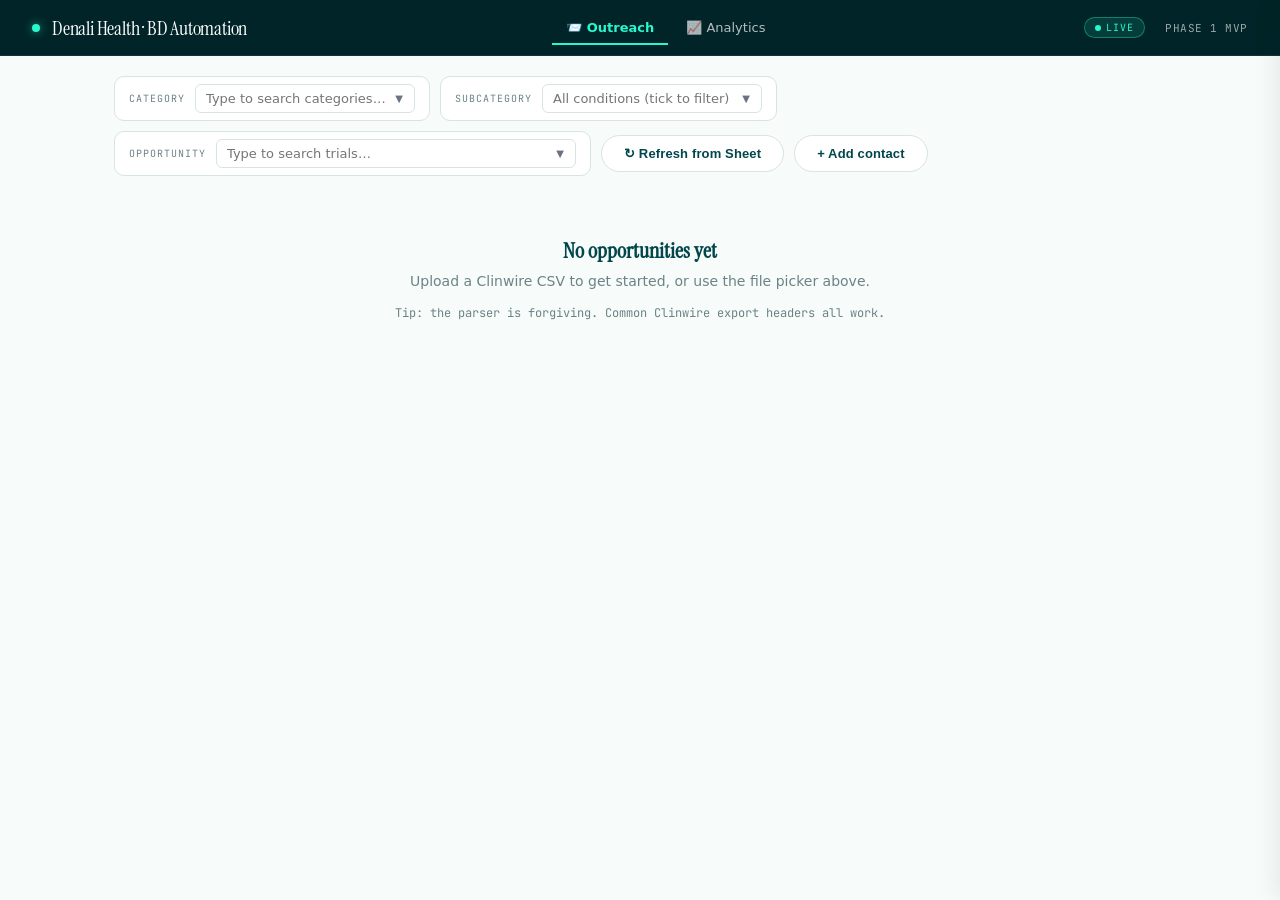
==== commit 8c856944: "Rebrand UI to denali-health.com + remove em dashes + persist from/to on failed sends" ====
--- a/static/index.html
+++ b/static/index.html
@@ -3,13 +3,21 @@
 <head>
   <meta charset="UTF-8">
   <meta name="viewport" content="width=device-width, initial-scale=1.0">
-  <title>Denali Health — BD Automation</title>
-  <link href="https://fonts.googleapis.com/css2?family=DM+Serif+Display&family=DM+Mono:wght@400;500&family=Instrument+Sans:wght@400;500;600&display=swap" rel="stylesheet">
+  <title>Denali Health · BD Automation</title>
+  <!-- Switzer (Fontshare) matches denali-health.com body/UI font exactly.
+       Instrument Serif (Google Fonts) stands in for Reckless Neue, the paid
+       display serif denali-health.com uses - the metrics and feel are a close
+       match. JetBrains Mono for small label text. -->
+  <link rel="preconnect" href="https://api.fontshare.com">
+  <link rel="preconnect" href="https://fonts.googleapis.com">
+  <link rel="preconnect" href="https://fonts.gstatic.com" crossorigin>
+  <link rel="stylesheet" href="https://api.fontshare.com/v2/css?f[]=switzer@300,400,500,600,700&display=swap">
+  <link rel="stylesheet" href="https://fonts.googleapis.com/css2?family=Instrument+Serif:ital@0;1&family=JetBrains+Mono:wght@400;500&display=swap">
   <link rel="stylesheet" href="/static/style.css">
 <style>
 .combo { position: relative; display: inline-block; min-width: 220px; }
 .combo-input { width: 100%; padding: 6px 28px 6px 10px; border: 1px solid var(--rule, #d0d5dd); border-radius: 6px; font-size: 13px; font-family: inherit; outline: none; background: #fff; box-sizing: border-box; cursor: text; }
-.combo-input:focus { border-color: #2563eb; }
+.combo-input:focus { border-color: var(--brand); box-shadow: 0 0 0 3px rgba(0, 35, 217, 0.08); }
 .combo-arrow { position: absolute; top: 50%; right: 8px; transform: translateY(-50%); width: 16px; height: 16px; display: flex; align-items: center; justify-content: center; color: #6b7280; cursor: pointer; user-select: none; pointer-events: auto; font-size: 10px; transition: transform 0.15s ease; }
 .combo.open .combo-arrow { transform: translateY(-50%) rotate(180deg); }
 .combo-panel { position: absolute; top: 100%; left: 0; right: 0; margin-top: 2px; background: #fff; border: 1px solid var(--rule, #d0d5dd); border-radius: 6px; max-height: 280px; overflow-y: auto; z-index: 100; box-shadow: 0 6px 14px rgba(0,0,0,0.10); }
@@ -21,50 +29,53 @@
 
 /* ── Phase 2: metric tiles, recent feed, filter bar, side panel ── */
 .metric-strip { display: grid; grid-template-columns: repeat(4, 1fr); gap: 12px; max-width: 1100px; margin: 16px auto 0; padding: 0 24px; }
-.metric-tile  { background: #fff; border: 1px solid var(--rule, #e5e7eb); border-radius: 10px; padding: 14px 16px; }
-.m-label      { font-size: 10px; font-family: 'DM Mono', monospace; color: #6b7280; text-transform: uppercase; letter-spacing: 0.8px; }
-.m-value      { font-family: 'DM Serif Display', serif; font-size: 30px; line-height: 1.1; margin-top: 4px; }
-.m-sub        { font-size: 11px; color: #6b7280; margin-top: 4px; }
+.metric-tile  { background: #fff; border: 1px solid var(--rule); border-radius: 12px; padding: 16px 18px; transition: border-color 0.15s, box-shadow 0.15s; }
+.metric-tile:hover { border-color: var(--teal-mid); box-shadow: 0 1px 6px rgba(0, 70, 75, 0.06); }
+.m-label      { font-size: 10px; font-family: 'JetBrains Mono', ui-monospace, monospace; color: var(--ink-soft); text-transform: uppercase; letter-spacing: 1px; }
+.m-value      { font-family: 'Instrument Serif', serif; font-size: 32px; line-height: 1.1; margin-top: 6px; color: var(--ink-strong); font-weight: 400; }
+.m-sub        { font-size: 11px; color: var(--ink-soft); margin-top: 4px; }
 
 .cat-strip    { max-width: 1100px; margin: 10px auto 0; padding: 0 24px; display: flex; gap: 8px; overflow-x: auto; }
-.cat-tile     { background: #fff; border: 1px solid var(--rule, #e5e7eb); border-radius: 8px; padding: 8px 12px; min-width: 140px; flex-shrink: 0; cursor: pointer; }
-.cat-tile:hover { border-color: #2563eb; }
-.cat-tile .cn { font-size: 12px; font-weight: 600; color: #1a1f2e; }
-.cat-tile .cm { font-size: 11px; color: #6b7280; font-family: 'DM Mono', monospace; margin-top: 2px; }
+.cat-tile     { background: #fff; border: 1px solid var(--rule); border-radius: 10px; padding: 10px 14px; min-width: 140px; flex-shrink: 0; cursor: pointer; transition: border-color 0.15s, background 0.15s; }
+.cat-tile:hover { border-color: var(--teal-mid); background: var(--surface-mint); }
+.cat-tile .cn { font-size: 12px; font-weight: 600; color: var(--ink-strong); }
+.cat-tile .cm { font-size: 11px; color: var(--ink-soft); font-family: 'JetBrains Mono', ui-monospace, monospace; margin-top: 2px; }
 
 .recent-strip { max-width: 1100px; margin: 14px auto 0; padding: 0 24px; }
-.recent-card  { background: #fff; border: 1px solid var(--rule, #e5e7eb); border-radius: 10px; overflow: hidden; }
-.recent-head  { padding: 10px 16px; border-bottom: 1px solid var(--rule, #e5e7eb); background: #fcfcfa; display: flex; justify-content: space-between; align-items: center; font-size: 11px; font-family: 'DM Mono', monospace; color: #6b7280; text-transform: uppercase; letter-spacing: 0.8px; }
+.recent-card  { background: #fff; border: 1px solid var(--rule); border-radius: 12px; overflow: hidden; }
+.recent-head  { padding: 12px 18px; border-bottom: 1px solid var(--rule); background: var(--surface); display: flex; justify-content: space-between; align-items: center; font-size: 10px; font-family: 'JetBrains Mono', ui-monospace, monospace; color: var(--ink-soft); text-transform: uppercase; letter-spacing: 1px; }
 .recent-list  { max-height: 220px; overflow-y: auto; }
-.recent-row   { padding: 10px 16px; border-top: 1px solid #f3f4f6; display: grid; grid-template-columns: 84px 1fr 110px; gap: 12px; align-items: center; font-size: 13px; cursor: pointer; }
+.recent-row   { padding: 10px 18px; border-top: 1px solid var(--rule); display: grid; grid-template-columns: 84px 1fr 110px; gap: 12px; align-items: center; font-size: 13px; cursor: pointer; transition: background 0.1s; }
 .recent-row:first-child { border-top: none; }
-.recent-row:hover { background: #fafaf7; }
-.recent-row .t { font-family: 'DM Mono', monospace; font-size: 11px; color: #6b7280; }
-.recent-row .s { font-weight: 500; color: #1a1f2e; }
-.recent-row .m { font-size: 11px; color: #6b7280; margin-top: 2px; }
+.recent-row:hover { background: var(--surface-mint); }
+.recent-row .t { font-family: 'JetBrains Mono', ui-monospace, monospace; font-size: 11px; color: var(--ink-soft); }
+.recent-row .s { font-weight: 500; color: var(--ink-strong); }
+.recent-row .m { font-size: 11px; color: var(--ink-soft); margin-top: 2px; }
 .recent-row .p { text-align: right; }
 
-.filter-bar   { padding: 10px 16px; border-bottom: 1px solid var(--rule, #e5e7eb); background: #fcfcfa; display: flex; gap: 8px; align-items: center; flex-wrap: wrap; }
-.filter-bar input, .filter-bar select { padding: 6px 10px; border: 1px solid var(--rule, #d0d5dd); border-radius: 6px; font-size: 12px; font-family: inherit; background: #fff; }
+.filter-bar   { padding: 12px 18px; border-bottom: 1px solid var(--rule); background: var(--surface); display: flex; gap: 8px; align-items: center; flex-wrap: wrap; }
+.filter-bar input, .filter-bar select { padding: 6px 10px; border: 1px solid var(--rule); border-radius: 8px; font-size: 12px; font-family: inherit; background: #fff; color: var(--ink); }
+.filter-bar input:focus, .filter-bar select:focus { outline: none; border-color: var(--teal-mid); }
 .filter-bar input[type=search] { min-width: 220px; flex: 1; }
 .filter-bar .spacer { flex: 1; }
-.filter-bar .count  { font-family: 'DM Mono', monospace; font-size: 11px; color: #6b7280; }
-
-.clickable-name { color: #2563eb; cursor: pointer; }
+.filter-bar .count  { font-family: 'JetBrains Mono', ui-monospace, monospace; font-size: 11px; color: var(--ink-soft); }
+
+.clickable-name { color: var(--brand); cursor: pointer; font-weight: 500; }
 .clickable-name:hover { text-decoration: underline; }
 
-.side-panel { position: fixed; top: 0; right: 0; width: 480px; max-width: 100vw; height: 100vh; background: #fff; border-left: 1px solid var(--rule, #e5e7eb); box-shadow: -4px 0 20px rgba(0,0,0,0.08); transform: translateX(100%); transition: transform 0.2s ease; overflow-y: auto; z-index: 1000; }
+.side-panel { position: fixed; top: 0; right: 0; width: 480px; max-width: 100vw; height: 100vh; background: #fff; border-left: 1px solid var(--rule); box-shadow: -4px 0 24px rgba(0, 36, 39, 0.08); transform: translateX(100%); transition: transform 0.2s ease; overflow-y: auto; z-index: 1000; }
 .side-panel.open { transform: translateX(0); }
-.side-head  { padding: 16px 20px; border-bottom: 1px solid var(--rule, #e5e7eb); background: #fcfcfa; display: flex; justify-content: space-between; align-items: center; position: sticky; top: 0; }
-.side-close { background: none; border: none; font-size: 18px; cursor: pointer; color: #6b7280; }
+.side-head  { padding: 18px 22px; border-bottom: 1px solid var(--rule); background: var(--surface); display: flex; justify-content: space-between; align-items: center; position: sticky; top: 0; }
+.side-close { background: none; border: none; font-size: 18px; cursor: pointer; color: var(--ink-soft); }
+.side-close:hover { color: var(--ink); }
 .side-body  { padding: 20px; }
 .side-stats { display: grid; grid-template-columns: 1fr 1fr 1fr; gap: 8px; margin: 12px 0; }
 .side-stats .metric-tile { padding: 10px 12px; }
 .side-stats .m-value { font-size: 22px; }
 .side-timeline { border-left: 2px solid var(--rule, #e5e7eb); padding-left: 16px; margin-top: 16px; }
 .side-item  { position: relative; padding-bottom: 16px; }
-.side-item::before { content: ''; position: absolute; left: -23px; top: 6px; width: 10px; height: 10px; border-radius: 50%; background: #15803d; border: 2px solid #fff; box-shadow: 0 0 0 1px #15803d; }
-.side-time  { font-family: 'DM Mono', monospace; font-size: 11px; color: #6b7280; }
+.side-item::before { content: ''; position: absolute; left: -23px; top: 6px; width: 10px; height: 10px; border-radius: 50%; background: var(--brand); border: 2px solid #fff; box-shadow: 0 0 0 1px var(--brand); }
+.side-time  { font-family: 'JetBrains Mono', ui-monospace, monospace; font-size: 11px; color: #6b7280; }
 .side-subj  { font-weight: 600; font-size: 13px; margin: 2px 0; }
 .side-trial { font-size: 12px; color: #4b5563; }
 
@@ -73,7 +84,7 @@
 .topbar-tabs { display: flex; gap: 4px; margin-left: auto; margin-right: auto; }
 .tab-btn { background: transparent; color: rgba(255,255,255,0.7); border: none; padding: 8px 14px; cursor: pointer; font-family: inherit; font-size: 13px; border-bottom: 2px solid transparent; margin-bottom: -1px; }
 .tab-btn:hover { color: #fff; }
-.tab-btn.active { color: #fff; border-bottom-color: #10b981; font-weight: 600; }
+.tab-btn.active { color: var(--mint); border-bottom-color: var(--mint); font-weight: 600; }
 
 .page { display: none; }
 .page.active { display: block; }
@@ -83,14 +94,14 @@
 .analytics-full { max-width: 1100px; margin: 14px auto 0; padding: 0 24px; }
 .bar-row { display: grid; grid-template-columns: 200px 1fr 60px; gap: 10px; align-items: center; padding: 6px 12px; font-size: 12px; }
 .bar-track { background: #f3f4f6; border-radius: 4px; height: 16px; overflow: hidden; }
-.bar-fill  { background: #15803d; height: 100%; }
-.bar-value { text-align: right; font-family: 'DM Mono', monospace; color: #4b5563; font-size: 12px; }
+.bar-fill  { background: linear-gradient(90deg, var(--teal-mid), var(--brand)); height: 100%; }
+.bar-value { text-align: right; font-family: 'JetBrains Mono', ui-monospace, monospace; color: #4b5563; font-size: 12px; }
 .recip-row { padding: 8px 14px; border-top: 1px solid #f3f4f6; display: grid; grid-template-columns: 1fr 60px; gap: 10px; align-items: center; cursor: pointer; }
 .recip-row:first-child { border-top: none; }
 .recip-row:hover { background: #fafaf7; }
 .recip-name { font-size: 13px; font-weight: 500; color: #1a1f2e; }
 .recip-sub  { font-size: 11px; color: #6b7280; margin-top: 1px; }
-.recip-count { text-align: right; font-family: 'DM Mono', monospace; font-size: 13px; color: #15803d; }
+.recip-count { text-align: right; font-family: 'JetBrains Mono', ui-monospace, monospace; font-size: 13px; color: var(--brand); font-weight: 500; }
 
 </style>
 </head>
@@ -100,7 +111,7 @@
 <div class="topbar">
   <div class="topbar-brand">
     <div class="dot"></div>
-    Denali Health — BD Automation
+    Denali Health · BD Automation
   </div>
   <div class="topbar-tabs">
     <button class="tab-btn active" data-tab="outreach">📨 Outreach</button>
@@ -142,7 +153,7 @@
     <div style="display:grid;grid-template-columns:1fr 1fr 2fr 2fr;gap:10px;margin-bottom:12px;">
       <input id="acFirst" type="text" placeholder="First name *" style="padding:8px 10px;border:1px solid var(--rule);border-radius:6px;font-size:13px;">
       <input id="acLast"  type="text" placeholder="Last name"  style="padding:8px 10px;border:1px solid var(--rule);border-radius:6px;font-size:13px;">
-      <input id="acEmail" type="email" placeholder="Email (optional — can add later when sending)" style="padding:8px 10px;border:1px solid var(--rule);border-radius:6px;font-size:13px;">
+      <input id="acEmail" type="email" placeholder="Email (optional, can add later when sending)" style="padding:8px 10px;border:1px solid var(--rule);border-radius:6px;font-size:13px;">
       <input id="acTitle" type="text" placeholder="Title (e.g. VP, Site Identification)" style="padding:8px 10px;border:1px solid var(--rule);border-radius:6px;font-size:13px;">
     </div>
     <div style="display:flex;gap:10px;">
@@ -157,7 +168,7 @@
 <div id="emptyState" class="empty hidden">
   <h2>No opportunities yet</h2>
   <p>Upload a Clinwire CSV to get started, or use the file picker above.</p>
-  <div class="hint">Tip: the parser is forgiving — common Clinwire export headers all work.</div>
+  <div class="hint">Tip: the parser is forgiving. Common Clinwire export headers all work.</div>
 </div>
 
 <!-- ── MAIN SHELL ─────────────────────────────── -->
@@ -173,7 +184,7 @@
           <div class="panel-label">Live Opportunity · Clinwire Feed</div>
           <div class="panel-title">Trial opportunity</div>
         </div>
-        <div id="oppDate" style="font-size:11px;color:#9ca3af;font-family:'DM Mono',monospace;"></div>
+        <div id="oppDate" style="font-size:11px;color:#9ca3af;font-family:'JetBrains Mono',ui-monospace,monospace;"></div>
       </div>
       <div class="opp-body" id="oppBody">
         <!-- filled by app.js -->
@@ -187,7 +198,7 @@
           <div class="panel-label">Contact Intelligence · Scored</div>
           <div class="panel-title">Recommended contact</div>
         </div>
-        <div id="contactConfidence" style="font-size:11px;background:#f0fdf4;color:#16a34a;border:1px solid #bbf7d0;padding:3px 10px;border-radius:6px;font-family:'DM Mono',monospace;display:none;">HIGH CONFIDENCE</div>
+        <div id="contactConfidence" style="font-size:10px;background:var(--surface-mint);color:var(--teal-mid);border:1px solid rgba(0,136,148,0.25);padding:3px 10px;border-radius:999px;font-family:'JetBrains Mono',ui-monospace,monospace;letter-spacing:1px;display:none;">HIGH CONFIDENCE</div>
       </div>
       <div class="contact-body" id="contactBody">
         <!-- filled by app.js -->
@@ -208,7 +219,7 @@
           <div class="panel-label">AI Engine · Draft Generator</div>
           <div class="panel-title">Personalised email draft</div>
         </div>
-        <div id="draftStatus" style="font-size:11px;color:#9ca3af;font-family:'DM Mono',monospace;">Not generated</div>
+        <div id="draftStatus" style="font-size:11px;color:#9ca3af;font-family:'JetBrains Mono',ui-monospace,monospace;">Not generated</div>
       </div>
 
       <!-- Pre-generate -->
@@ -217,9 +228,9 @@
         <div style="font-size:13px;color:var(--ink-soft);margin-bottom:20px;line-height:1.6;">The system will read the trial data, score the contact, and write a personalised first-touch email.</div>
 
         <div style="display:flex;align-items:center;justify-content:center;gap:10px;margin-bottom:20px;flex-wrap:wrap;">
-          <span style="font-size:10px;font-family:'DM Mono',monospace;color:var(--ink-soft);text-transform:uppercase;letter-spacing:0.8px;">Template:</span>
+          <span style="font-size:10px;font-family:'JetBrains Mono',ui-monospace,monospace;color:var(--ink-soft);text-transform:uppercase;letter-spacing:0.8px;">Template:</span>
           <select id="templateSelect" style="font-size:13px;padding:6px 12px;border:1px solid var(--rule);border-radius:6px;background:var(--white);font-family:inherit;cursor:pointer;min-width:240px;">
-            <option value="">✨ AI only — no template (writes from Clinwire context)</option>
+            <option value="">✨ AI only (writes from Clinwire context)</option>
           </select>
           <button id="refreshTemplatesBtn" type="button" title="Refresh templates from Google Drive"
                   style="font-size:13px;padding:6px 10px;border:1px solid var(--rule);border-radius:6px;background:var(--white);cursor:pointer;font-family:inherit;">↻</button>
@@ -262,8 +273,12 @@
         <div class="status-approved">
           <h3>✓ Email Approved</h3>
           <p>Queued for send · Activity logged</p>
-          <div style="margin-top:16px;font-size:12px;color:#15803d;font-family:'DM Mono',monospace;">
+          <div style="margin-top:16px;font-size:12px;color:var(--teal-mid);font-family:'JetBrains Mono',ui-monospace,monospace;">
             Approved by: <span id="approvedBy"></span> · <span id="approvedTime"></span>
+          </div>
+          <div style="margin-top:20px;display:flex;gap:8px;justify-content:center;flex-wrap:wrap;">
+            <button id="nextLeadBtn"     class="btn btn-generate" type="button">Next Lead →</button>
+            <button id="backToStartBtn"  class="btn btn-edit"     type="button">↺ Back to Start</button>
           </div>
         </div>
       </div>
@@ -284,21 +299,24 @@
         <div class="approval-label">Your decision required</div>
         <div class="approval-sub">Nothing sends without your approval · All actions are logged</div>
         <div style="margin-top:10px;display:grid;grid-template-columns:auto 1fr;gap:6px 10px;align-items:center;max-width:480px;">
-          <span style="font-size:10px;font-family:'DM Mono',monospace;color:var(--ink-soft);text-transform:uppercase;letter-spacing:0.8px;">Send from:</span>
+          <span style="font-size:10px;font-family:'JetBrains Mono',ui-monospace,monospace;color:var(--ink-soft);text-transform:uppercase;letter-spacing:0.8px;">Send from:</span>
           <select id="mailboxSelect" style="font-size:13px;padding:6px 10px;border:1px solid var(--rule);border-radius:6px;background:var(--white);font-family:inherit;cursor:pointer;">
-            <option value="">— don't send, just approve —</option>
+            <option value="">(don't send, just approve)</option>
           </select>
 
-          <span style="font-size:10px;font-family:'DM Mono',monospace;color:var(--ink-soft);text-transform:uppercase;letter-spacing:0.8px;">Send to:</span>
-          <input id="toEmailInput" type="email" placeholder="recipient@example.com" style="font-size:13px;padding:6px 10px;border:1px solid var(--rule);border-radius:6px;background:var(--white);font-family:'DM Mono',monospace;outline:none;" />
-
-          <span style="font-size:10px;font-family:'DM Mono',monospace;color:var(--ink-soft);text-transform:uppercase;letter-spacing:0.8px;">Attach:</span>
+          <span style="font-size:10px;font-family:'JetBrains Mono',ui-monospace,monospace;color:var(--ink-soft);text-transform:uppercase;letter-spacing:0.8px;">Send to:</span>
+          <input id="toEmailInput" type="email" placeholder="recipient@example.com" style="font-size:13px;padding:6px 10px;border:1px solid var(--rule);border-radius:6px;background:var(--white);font-family:'JetBrains Mono',ui-monospace,monospace;outline:none;" />
+
+          <span style="font-size:10px;font-family:'JetBrains Mono',ui-monospace,monospace;color:var(--ink-soft);text-transform:uppercase;letter-spacing:0.8px;">Cc:</span>
+          <input id="ccEmailsInput" type="text" placeholder="optional, comma-separated: alice@x.com, bob@y.com" style="font-size:13px;padding:6px 10px;border:1px solid var(--rule);border-radius:6px;background:var(--white);font-family:'JetBrains Mono', ui-monospace, monospace;outline:none;" />
+
+          <span style="font-size:10px;font-family:'JetBrains Mono',ui-monospace,monospace;color:var(--ink-soft);text-transform:uppercase;letter-spacing:0.8px;">Attach:</span>
           <div style="display:flex;align-items:center;gap:8px;">
             <input id="attachmentInput" type="file" multiple style="font-size:12px;font-family:inherit;flex:1;min-width:0;" />
             <button id="attachClearBtn" type="button" title="Remove attachment" class="hidden" style="font-size:11px;padding:4px 8px;border:1px solid var(--rule);border-radius:6px;background:var(--white);cursor:pointer;">✕ clear</button>
           </div>
 
-          <span style="font-size:10px;font-family:'DM Mono',monospace;color:var(--ink-soft);text-transform:uppercase;letter-spacing:0.8px;">Save:</span>
+          <span style="font-size:10px;font-family:'JetBrains Mono',ui-monospace,monospace;color:var(--ink-soft);text-transform:uppercase;letter-spacing:0.8px;">Save:</span>
           <label id="saveEmailWrap" style="font-size:12px;color:var(--ink-mid);display:flex;align-items:center;gap:6px;cursor:pointer;">
             <input type="checkbox" id="saveEmailToSheet" /> Save typed email back to the Sheet
           </label>
@@ -311,11 +329,11 @@
       </div>
     </div>
 
-    <!-- Activity log (hidden — kept in DOM so JS log writes don't error) -->
+    <!-- Activity log (hidden, kept in DOM so JS log writes don't error) -->
     <div class="log-panel hidden">
       <div class="log-header">
         <span class="log-title">Activity Log</span>
-        <span style="font-size:10px;color:#4b5563;font-family:'DM Mono',monospace;">Live · polling every 2s</span>
+        <span style="font-size:10px;color:#4b5563;font-family:'JetBrains Mono',ui-monospace,monospace;">Live · polling every 2s</span>
       </div>
       <div class="log-body" id="logBody"></div>
     </div>
@@ -331,10 +349,10 @@
 <div id="page-analytics" class="page">
 
   <div class="metric-strip">
-    <div class="metric-tile"><div class="m-label">Sent today</div>     <div class="m-value" id="mSentToday">—</div>     <div class="m-sub" id="mSentTodaySub">&nbsp;</div></div>
-    <div class="metric-tile"><div class="m-label">Sent this week</div> <div class="m-value" id="mSentThisWeek">—</div> <div class="m-sub" id="mSentThisWeekSub">&nbsp;</div></div>
-    <div class="metric-tile"><div class="m-label">Sent this month</div><div class="m-value" id="mSentThisMonth">—</div><div class="m-sub" id="mSentThisMonthSub">&nbsp;</div></div>
-    <div class="metric-tile"><div class="m-label">Active leads</div>   <div class="m-value" id="mActiveLeads">—</div>   <div class="m-sub" id="mActiveLeadsSub">load a category to populate</div></div>
+    <div class="metric-tile"><div class="m-label">Sent today</div>     <div class="m-value" id="mSentToday">·</div>     <div class="m-sub" id="mSentTodaySub">&nbsp;</div></div>
+    <div class="metric-tile"><div class="m-label">Sent this week</div> <div class="m-value" id="mSentThisWeek">·</div> <div class="m-sub" id="mSentThisWeekSub">&nbsp;</div></div>
+    <div class="metric-tile"><div class="m-label">Sent this month</div><div class="m-value" id="mSentThisMonth">·</div><div class="m-sub" id="mSentThisMonthSub">&nbsp;</div></div>
+    <div class="metric-tile"><div class="m-label">Active leads</div>   <div class="m-value" id="mActiveLeads">·</div>   <div class="m-sub" id="mActiveLeadsSub">load a category to populate</div></div>
   </div>
 
   <div class="cat-strip" id="catStrip"></div>
@@ -343,7 +361,7 @@
     <div class="recent-card">
       <div class="recent-head">
         <span>Recent outreach · last 5 sends</span>
-        <span id="recentEmpty" class="hidden" style="text-transform:none;">No sends yet — approve a draft to see it here.</span>
+        <span id="recentEmpty" class="hidden" style="text-transform:none;">No sends yet. Approve a draft to see it here.</span>
       </div>
       <div class="recent-list" id="recentList"></div>
     </div>
@@ -406,11 +424,11 @@
           <option value="365">Last year</option>
         </select>
         <div class="spacer"></div>
-        <span class="count" id="histCount">—</span>
+        <span class="count" id="histCount">0</span>
       </div>
       <div id="sendHistoryBody" style="max-height:360px;overflow-y:auto;">
         <div style="padding:20px;text-align:center;color:var(--ink-soft);font-size:13px;" id="sendHistoryEmpty">
-          No emails sent yet — approve a draft with a mailbox selected to see it here.
+          No emails sent yet. Approve a draft with a mailbox selected to see it here.
         </div>
       </div>
     </div>
@@ -424,16 +442,16 @@
   <div class="side-head">
     <div>
       <div class="m-label">Contact history</div>
-      <div id="sideName" style="font-family:'DM Serif Display',serif;font-size:18px;">—</div>
+      <div id="sideName" style="font-family:'Instrument Serif',serif;font-size:18px;">·</div>
       <div id="sideTitle" style="font-size:12px;color:#4b5563;margin-top:2px;">&nbsp;</div>
     </div>
     <button class="side-close" id="sideClose" title="Close">✕</button>
   </div>
   <div class="side-body">
     <div class="side-stats">
-      <div class="metric-tile"><div class="m-label">Emails sent</div><div class="m-value" id="sideSent">—</div></div>
-      <div class="metric-tile"><div class="m-label">Replies</div>    <div class="m-value" id="sideReplied">—</div></div>
-      <div class="metric-tile"><div class="m-label">Categories</div> <div class="m-value" id="sideCats">—</div></div>
+      <div class="metric-tile"><div class="m-label">Emails sent</div><div class="m-value" id="sideSent">·</div></div>
+      <div class="metric-tile"><div class="m-label">Replies</div>    <div class="m-value" id="sideReplied">·</div></div>
+      <div class="metric-tile"><div class="m-label">Categories</div> <div class="m-value" id="sideCats">·</div></div>
     </div>
     <div class="m-label" style="margin-top:14px;">Timeline</div>
     <div class="side-timeline" id="sideTimeline"></div>
@@ -441,5 +459,20 @@
 </aside>
 
 <script src="/static/app.js"></script>
+<script>
+  (function () {
+    function go() {
+      if (typeof _initDenaliApp === 'function' && !window.__denaliInited) {
+        window.__denaliInited = true;
+        try { _initDenaliApp(); } catch (e) { console.error('init failed', e); }
+      }
+    }
+    if (document.readyState === 'loading') {
+      document.addEventListener('DOMContentLoaded', go);
+    } else {
+      setTimeout(go, 0);
+    }
+  })();
+</script>
 </body>
 </html>
--- a/static/style.css
+++ b/static/style.css
@@ -1,48 +1,64 @@
 /* ─────────────────────────────────────────────────────
-   Denali Health — BD Automation
-   Styles ported from the approved prototype, plus
-   additions for CSV upload + opportunity selector.
+   Denali Health - BD Automation
+   Palette and typography pulled from denali-health.com:
+   deep teal ink + electric blue CTA + mint accent, with
+   Switzer (sans) and Instrument Serif (as a stand-in for
+   Reckless Neue) for display headings.
    ───────────────────────────────────────────────────── */
 
 :root {
-  --teal:        #0a7c6b;
-  --teal-light:  #e6f4f1;
-  --teal-mid:    #1a9e89;
-  --amber:       #c8720a;
-  --amber-light: #fef3e2;
+  /* Brand palette, straight from denali-health.com */
+  --ink:         #00464B;   /* deep teal, body text + icons                  */
+  --ink-strong:  #002427;   /* near-black teal, strongest emphasis           */
+  --ink-mid:     #2b5f63;   /* softer deep teal                              */
+  --ink-soft:    #6b8386;   /* subdued caption text                          */
+  --rule:        #d6e4e3;   /* soft teal-tinted rule line                    */
+  --surface:     #f7fbfa;   /* page section surface                          */
+  --surface-mint:#e4f9f5;   /* light mint background block                   */
+  --white:       #ffffff;
+
+  --brand:       #0023D9;   /* electric blue, primary CTA + links            */
+  --brand-dark:  #0019a3;
+  --brand-light: #e7eaff;
+
+  --mint:        #29F7CE;   /* bright mint, accent only                      */
+  --teal-mid:    #008894;   /* mid teal, secondary accent                    */
+  --teal-light:  #e4f9f5;   /* alias for backward compatibility              */
+  --teal:        #008894;   /* alias for backward compatibility              */
+
+  --amber:       #b45309;
+  --amber-light: #fef3c7;
   --red:         #b91c1c;
   --red-light:   #fef2f2;
-  --green:       #15803d;
-  --green-light: #f0fdf4;
-  --ink:         #111827;
-  --ink-mid:     #374151;
-  --ink-soft:    #6b7280;
-  --rule:        #e5e7eb;
-  --surface:     #f9fafb;
-  --white:       #ffffff;
+  --green:       #008894;
+  --green-light: #e4f9f5;
 }
 * { box-sizing: border-box; margin: 0; padding: 0; }
 body {
-  font-family: 'Instrument Sans', system-ui, sans-serif;
-  background: #f4f4f0;
+  font-family: 'Switzer', system-ui, -apple-system, 'Segoe UI', sans-serif;
+  background: var(--surface);
   color: var(--ink);
   min-height: 100vh;
+  -webkit-font-smoothing: antialiased;
+  -moz-osx-font-smoothing: grayscale;
+  font-feature-settings: 'cv11', 'ss01';
 }
 
 /* ── TOPBAR ─────────────────────────────────────── */
-.topbar { background: var(--ink); padding: 0 32px; height: 52px; display: flex; align-items: center; justify-content: space-between; position: sticky; top: 0; z-index: 100; }
-.topbar-brand { display: flex; align-items: center; gap: 10px; font-family: 'DM Serif Display', Georgia, serif; font-size: 18px; color: var(--white); }
-.topbar-brand .dot { width: 8px; height: 8px; background: var(--teal-mid); border-radius: 50%; }
-.topbar-meta { display: flex; align-items: center; gap: 20px; font-size: 12px; color: #9ca3af; font-family: 'DM Mono', monospace; }
-.live-badge { background: #16a34a22; color: #4ade80; border: 1px solid #4ade8044; border-radius: 20px; padding: 2px 10px; font-size: 11px; display: flex; align-items: center; gap: 5px; }
-.live-badge::before { content: ''; width: 5px; height: 5px; background: #4ade80; border-radius: 50%; animation: pulse 1.5s infinite; }
+.topbar { background: var(--ink-strong); padding: 0 32px; height: 56px; display: flex; align-items: center; justify-content: space-between; position: sticky; top: 0; z-index: 100; border-bottom: 1px solid rgba(255,255,255,0.08); }
+.topbar-brand { display: flex; align-items: center; gap: 12px; font-family: 'Instrument Serif', Georgia, serif; font-size: 20px; letter-spacing: -0.01em; color: var(--white); }
+.topbar-brand .dot { width: 8px; height: 8px; background: var(--mint); border-radius: 50%; box-shadow: 0 0 10px rgba(41, 247, 206, 0.6); }
+.topbar-meta { display: flex; align-items: center; gap: 20px; font-size: 11px; color: rgba(255, 255, 255, 0.6); font-family: 'JetBrains Mono', ui-monospace, monospace; text-transform: uppercase; letter-spacing: 0.5px; }
+.live-badge { background: rgba(41, 247, 206, 0.12); color: var(--mint); border: 1px solid rgba(41, 247, 206, 0.35); border-radius: 20px; padding: 3px 10px; font-size: 10px; display: flex; align-items: center; gap: 5px; letter-spacing: 1px; }
+.live-badge::before { content: ''; width: 6px; height: 6px; background: var(--mint); border-radius: 50%; animation: pulse 1.5s infinite; }
 @keyframes pulse { 0%,100%{opacity:1} 50%{opacity:.4} }
 
 /* ── CONTROLS BAR (csv upload + opp selector) ──── */
-.controls { max-width: 1100px; margin: 0 auto; padding: 16px 24px 0; display: flex; gap: 12px; align-items: center; flex-wrap: wrap; }
-.control-group { display: flex; align-items: center; gap: 8px; background: var(--white); border: 1px solid var(--rule); border-radius: 8px; padding: 6px 12px; }
-.control-group label { font-size: 11px; font-family: 'DM Mono', monospace; color: var(--ink-soft); text-transform: uppercase; letter-spacing: 0.8px; }
-.control-group select, .control-group input[type=file] { border: none; outline: none; font-size: 13px; background: transparent; font-family: inherit; max-width: 320px; }
+.controls { max-width: 1100px; margin: 0 auto; padding: 20px 24px 4px; display: flex; gap: 10px; align-items: center; flex-wrap: wrap; }
+.control-group { display: flex; align-items: center; gap: 10px; background: var(--white); border: 1px solid var(--rule); border-radius: 10px; padding: 7px 14px; transition: border-color 0.15s, box-shadow 0.15s; }
+.control-group:focus-within { border-color: var(--teal-mid); box-shadow: 0 0 0 3px rgba(0, 136, 148, 0.08); }
+.control-group label { font-size: 10px; font-family: 'JetBrains Mono', ui-monospace, monospace; color: var(--ink-soft); text-transform: uppercase; letter-spacing: 1px; }
+.control-group select, .control-group input[type=file] { border: none; outline: none; font-size: 13px; background: transparent; font-family: inherit; max-width: 320px; color: var(--ink); }
 .control-group select { cursor: pointer; }
 
 /* ── LAYOUT ─────────────────────────────────────── */
@@ -51,89 +67,89 @@
 .right-col { display: flex; flex-direction: column; gap: 20px; }
 
 /* ── PANELS ─────────────────────────────────────── */
-.panel { background: var(--white); border: 1px solid var(--rule); border-radius: 12px; overflow: hidden; }
-.panel-header { padding: 16px 20px; border-bottom: 1px solid var(--rule); display: flex; align-items: center; justify-content: space-between; }
-.panel-label { font-family: 'DM Mono', monospace; font-size: 10px; font-weight: 500; text-transform: uppercase; letter-spacing: 1.2px; color: var(--ink-soft); }
-.panel-title { font-size: 13px; font-weight: 600; color: var(--ink); margin-top: 2px; }
+.panel { background: var(--white); border: 1px solid var(--rule); border-radius: 14px; overflow: hidden; }
+.panel-header { padding: 18px 22px; border-bottom: 1px solid var(--rule); display: flex; align-items: center; justify-content: space-between; }
+.panel-label { font-family: 'JetBrains Mono', ui-monospace, monospace; font-size: 10px; font-weight: 500; text-transform: uppercase; letter-spacing: 1.4px; color: var(--ink-soft); }
+.panel-title { font-size: 14px; font-weight: 600; color: var(--ink-strong); margin-top: 3px; }
 
 /* ── OPPORTUNITY ────────────────────────────────── */
 .opp-body { padding: 20px; }
-.source-tag { display: inline-flex; align-items: center; gap: 6px; background: var(--teal-light); color: var(--teal); border-radius: 6px; padding: 4px 10px; font-size: 11px; font-weight: 600; font-family: 'DM Mono', monospace; margin-bottom: 14px; }
-.opp-name { font-family: 'DM Serif Display', Georgia, serif; font-size: 20px; line-height: 1.25; color: var(--ink); margin-bottom: 6px; }
-.opp-sub { font-size: 12px; color: var(--ink-soft); margin-bottom: 18px; font-family: 'DM Mono', monospace; }
+.source-tag { display: inline-flex; align-items: center; gap: 6px; background: var(--teal-light); color: var(--teal); border-radius: 6px; padding: 4px 10px; font-size: 11px; font-weight: 600; font-family: 'JetBrains Mono', ui-monospace, monospace; margin-bottom: 14px; }
+.opp-name { font-family: 'Instrument Serif', Georgia, serif; font-size: 20px; line-height: 1.25; color: var(--ink); margin-bottom: 6px; }
+.opp-sub { font-size: 12px; color: var(--ink-soft); margin-bottom: 18px; font-family: 'JetBrains Mono', ui-monospace, monospace; }
 .opp-grid { display: grid; grid-template-columns: 1fr 1fr; gap: 10px; margin-bottom: 18px; }
 .opp-field { background: var(--surface); border-radius: 8px; padding: 10px 12px; }
-.opp-field-label { font-size: 10px; font-weight: 600; color: var(--ink-soft); text-transform: uppercase; letter-spacing: 0.8px; font-family: 'DM Mono', monospace; margin-bottom: 3px; }
+.opp-field-label { font-size: 10px; font-weight: 600; color: var(--ink-soft); text-transform: uppercase; letter-spacing: 0.8px; font-family: 'JetBrains Mono', ui-monospace, monospace; margin-bottom: 3px; }
 .opp-field-val { font-size: 13px; font-weight: 600; color: var(--ink); word-break: break-word; }
 .opp-field.full { grid-column: 1/-1; }
 
 /* ── CONTACT ────────────────────────────────────── */
 .contact-body { padding: 20px; }
 .contact-row { display: flex; align-items: center; gap: 16px; margin-bottom: 16px; }
-.avatar { width: 52px; height: 52px; border-radius: 50%; background: linear-gradient(135deg,#0a7c6b,#1a9e89); display: flex; align-items: center; justify-content: center; font-family: 'DM Serif Display', Georgia, serif; font-size: 20px; color: white; flex-shrink: 0; }
+.avatar { width: 52px; height: 52px; border-radius: 50%; background: linear-gradient(135deg, var(--mint) 0%, var(--brand) 100%); display: flex; align-items: center; justify-content: center; font-family: 'Instrument Serif', Georgia, serif; font-size: 20px; color: var(--white); flex-shrink: 0; }
 .contact-name { font-size: 16px; font-weight: 600; color: var(--ink); }
 .contact-title { font-size: 12px; color: var(--ink-soft); margin-top: 2px; }
 .contact-co { font-size: 12px; color: var(--teal); font-weight: 500; margin-top: 1px; }
-.score-row { display: flex; align-items: center; justify-content: space-between; background: var(--green-light); border: 1px solid #bbf7d0; border-radius: 10px; padding: 12px 16px; margin-bottom: 14px; }
-.score-label { font-size: 11px; font-weight: 600; color: var(--green); font-family: 'DM Mono', monospace; text-transform: uppercase; letter-spacing: 0.8px; }
-.score-val { font-family: 'DM Serif Display', Georgia, serif; font-size: 32px; color: var(--green); line-height: 1; }
-.score-sub { font-size: 10px; color: #16a34a; margin-top: 1px; text-align: right; }
+.score-row { display: flex; align-items: center; justify-content: space-between; background: var(--surface-mint); border: 1px solid rgba(0, 136, 148, 0.2); border-radius: 10px; padding: 14px 18px; margin-bottom: 14px; }
+.score-label { font-size: 10px; font-weight: 600; color: var(--teal-mid); font-family: 'JetBrains Mono', ui-monospace, monospace; text-transform: uppercase; letter-spacing: 1px; }
+.score-val { font-family: 'Instrument Serif', Georgia, serif; font-size: 34px; color: var(--ink-strong); line-height: 1; }
+.score-sub { font-size: 10px; color: var(--teal-mid); margin-top: 2px; text-align: right; font-family: 'JetBrains Mono', ui-monospace, monospace; letter-spacing: 0.5px; }
 .score-bar-wrap { margin-bottom: 10px; }
 .score-bar-track { height: 5px; background: var(--rule); border-radius: 99px; overflow: hidden; margin-top: 4px; }
 .score-bar-fill { height: 100%; border-radius: 99px; }
 .score-dim { display: flex; justify-content: space-between; }
-.score-dim-label { font-size: 10px; font-family: 'DM Mono', monospace; color: var(--ink-soft); }
-.score-dim-pts { font-size: 10px; font-family: 'DM Mono', monospace; font-weight: 600; color: var(--ink); }
-.ai-reasoning { background: #f8f7ff; border: 1px solid #e5e3ff; border-radius: 10px; padding: 14px; font-size: 12px; line-height: 1.6; color: var(--ink-mid); margin: 14px 0; }
-.ai-reasoning-label { font-size: 10px; font-weight: 600; color: #7c6fe0; text-transform: uppercase; letter-spacing: 0.8px; font-family: 'DM Mono', monospace; margin-bottom: 6px; }
+.score-dim-label { font-size: 10px; font-family: 'JetBrains Mono', ui-monospace, monospace; color: var(--ink-soft); }
+.score-dim-pts { font-size: 10px; font-family: 'JetBrains Mono', ui-monospace, monospace; font-weight: 600; color: var(--ink); }
+.ai-reasoning { background: var(--brand-light); border: 1px solid rgba(0, 35, 217, 0.14); border-radius: 10px; padding: 14px 16px; font-size: 12px; line-height: 1.6; color: var(--ink-mid); margin: 14px 0; }
+.ai-reasoning-label { font-size: 10px; font-weight: 600; color: var(--brand); text-transform: uppercase; letter-spacing: 1px; font-family: 'JetBrains Mono', ui-monospace, monospace; margin-bottom: 6px; }
 .contact-meta { display: flex; gap: 8px; flex-wrap: wrap; }
-.meta-chip { background: var(--surface); border: 1px solid var(--rule); border-radius: 6px; padding: 4px 10px; font-size: 11px; color: var(--ink-mid); font-family: 'DM Mono', monospace; }
+.meta-chip { background: var(--surface); border: 1px solid var(--rule); border-radius: 6px; padding: 4px 10px; font-size: 11px; color: var(--ink-mid); font-family: 'JetBrains Mono', ui-monospace, monospace; }
 
 .contact-list-other { padding: 0 20px 20px; border-top: 1px solid var(--rule); margin-top: 4px; }
-.contact-list-label { font-size: 10px; font-family: 'DM Mono', monospace; color: var(--ink-soft); text-transform: uppercase; letter-spacing: 0.8px; padding: 12px 0 8px; }
+.contact-list-label { font-size: 10px; font-family: 'JetBrains Mono', ui-monospace, monospace; color: var(--ink-soft); text-transform: uppercase; letter-spacing: 0.8px; padding: 12px 0 8px; }
 .contact-mini { display: flex; align-items: center; justify-content: space-between; padding: 8px 0; cursor: pointer; border-bottom: 1px dashed var(--rule); }
 .contact-mini:last-child { border-bottom: none; }
 .contact-mini:hover { background: var(--surface); }
 .contact-mini-name { font-size: 13px; font-weight: 500; }
-.contact-mini-title { font-size: 11px; color: var(--ink-soft); font-family: 'DM Mono', monospace; }
-.contact-mini-score { font-family: 'DM Serif Display', Georgia, serif; font-size: 18px; color: var(--ink-mid); }
+.contact-mini-title { font-size: 11px; color: var(--ink-soft); font-family: 'JetBrains Mono', ui-monospace, monospace; }
+.contact-mini-score { font-family: 'Instrument Serif', Georgia, serif; font-size: 18px; color: var(--ink-mid); }
 
 /* ── DRAFT ──────────────────────────────────────── */
 .draft-body { padding: 20px; }
 .draft-field { margin-bottom: 14px; }
-.draft-field-label { font-size: 10px; font-weight: 600; color: var(--ink-soft); text-transform: uppercase; letter-spacing: 0.8px; font-family: 'DM Mono', monospace; margin-bottom: 5px; }
-.subject-display { font-size: 15px; font-weight: 600; color: var(--ink); padding: 10px 14px; background: var(--surface); border: 1px solid var(--rule); border-radius: 8px; font-family: 'DM Serif Display', Georgia, serif; }
+.draft-field-label { font-size: 10px; font-weight: 600; color: var(--ink-soft); text-transform: uppercase; letter-spacing: 0.8px; font-family: 'JetBrains Mono', ui-monospace, monospace; margin-bottom: 5px; }
+.subject-display { font-size: 15px; font-weight: 600; color: var(--ink); padding: 10px 14px; background: var(--surface); border: 1px solid var(--rule); border-radius: 8px; font-family: 'Instrument Serif', Georgia, serif; }
 .email-body-display { font-size: 13.5px; line-height: 1.75; color: var(--ink-mid); padding: 16px; background: var(--surface); border: 1px solid var(--rule); border-radius: 8px; white-space: pre-wrap; }
-.edit-area { width: 100%; min-height: 220px; font-size: 13.5px; line-height: 1.75; color: var(--ink-mid); padding: 16px; background: var(--white); border: 2px solid var(--teal-mid); border-radius: 8px; font-family: 'Instrument Sans', sans-serif; resize: vertical; outline: none; }
-.subject-edit { width: 100%; font-size: 15px; font-weight: 600; color: var(--ink); padding: 10px 14px; background: var(--white); border: 2px solid var(--teal-mid); border-radius: 8px; font-family: 'DM Serif Display', Georgia, serif; outline: none; }
+.edit-area { width: 100%; min-height: 220px; font-size: 13.5px; line-height: 1.75; color: var(--ink-mid); padding: 16px; background: var(--white); border: 2px solid var(--teal-mid); border-radius: 8px; font-family: 'Switzer', 'Instrument Sans', sans-serif; resize: vertical; outline: none; }
+.subject-edit { width: 100%; font-size: 15px; font-weight: 600; color: var(--ink); padding: 10px 14px; background: var(--white); border: 2px solid var(--teal-mid); border-radius: 8px; font-family: 'Instrument Serif', Georgia, serif; outline: none; }
 .personalization-tags { display: flex; gap: 6px; flex-wrap: wrap; margin-top: 8px; }
-.ptag { background: #eff6ff; border: 1px solid #bfdbfe; color: #1d4ed8; border-radius: 99px; padding: 2px 10px; font-size: 11px; font-family: 'DM Mono', monospace; }
+.ptag { background: var(--brand-light); border: 1px solid rgba(0, 35, 217, 0.18); color: var(--brand); border-radius: 99px; padding: 2px 10px; font-size: 11px; font-family: 'JetBrains Mono', ui-monospace, monospace; }
 .quality-flags { display: flex; flex-wrap: wrap; gap: 6px; margin-top: 8px; }
-.flag { background: var(--amber-light); border: 1px solid #fed7aa; color: var(--amber); border-radius: 6px; padding: 3px 10px; font-size: 11px; font-family: 'DM Mono', monospace; }
-.flag.ok { background: var(--green-light); border-color: #bbf7d0; color: var(--green); }
-.flag.signal { background: #eff6ff; border-color: #bfdbfe; color: #1d4ed8; }
+.flag { background: var(--amber-light); border: 1px solid #fed7aa; color: var(--amber); border-radius: 6px; padding: 3px 10px; font-size: 11px; font-family: 'JetBrains Mono', ui-monospace, monospace; }
+.flag.ok { background: var(--surface-mint); border-color: rgba(0, 136, 148, 0.25); color: var(--teal-mid); }
+.flag.signal { background: var(--brand-light); border-color: rgba(0, 35, 217, 0.18); color: var(--brand); }
 
 /* ── LOADING ────────────────────────────────────── */
 .generating { display: flex; flex-direction: column; align-items: center; justify-content: center; padding: 56px 24px; gap: 16px; }
-.generating-icon { width: 48px; height: 48px; border: 3px solid var(--teal-light); border-top-color: var(--teal-mid); border-radius: 50%; animation: spin 0.9s linear infinite; }
+.generating-icon { width: 48px; height: 48px; border: 3px solid var(--surface-mint); border-top-color: var(--brand); border-radius: 50%; animation: spin 0.9s linear infinite; }
 @keyframes spin { to { transform: rotate(360deg); } }
 .generating-text { font-size: 14px; color: var(--ink-soft); }
-.generating-sub { font-size: 12px; color: #9ca3af; font-family: 'DM Mono', monospace; text-align: center; }
+.generating-sub { font-size: 12px; color: #9ca3af; font-family: 'JetBrains Mono', ui-monospace, monospace; text-align: center; }
 
 /* ── BUTTONS ────────────────────────────────────── */
-.btn { display: inline-flex; align-items: center; gap: 7px; border: none; border-radius: 8px; padding: 10px 20px; font-size: 13px; font-weight: 600; font-family: 'Instrument Sans', sans-serif; cursor: pointer; transition: all 0.15s; }
-.btn:active { transform: scale(0.97); }
+.btn { display: inline-flex; align-items: center; gap: 7px; border: none; border-radius: 999px; padding: 10px 22px; font-size: 13px; font-weight: 600; font-family: 'Switzer', 'Instrument Sans', sans-serif; cursor: pointer; transition: all 0.15s ease; letter-spacing: 0.01em; }
+.btn:active { transform: translateY(1px); }
 .btn:disabled { opacity: 0.5; cursor: not-allowed; }
-.btn-approve { background: var(--green); color: white; }
-.btn-approve:hover:not(:disabled) { background: #166534; }
-.btn-edit { background: #eff6ff; color: #1d4ed8; border: 1px solid #bfdbfe; }
-.btn-edit:hover:not(:disabled) { background: #dbeafe; }
+.btn-approve { background: var(--brand); color: #fff; box-shadow: 0 1px 2px rgba(0, 35, 217, 0.2); }
+.btn-approve:hover:not(:disabled) { background: var(--brand-dark); box-shadow: 0 2px 8px rgba(0, 35, 217, 0.25); }
+.btn-edit { background: var(--brand-light); color: var(--brand); border: 1px solid rgba(0, 35, 217, 0.2); }
+.btn-edit:hover:not(:disabled) { background: #d6dbff; }
 .btn-reject { background: var(--red-light); color: var(--red); border: 1px solid #fecaca; }
 .btn-reject:hover:not(:disabled) { background: #fee2e2; }
-.btn-generate { background: var(--teal); color: white; font-size: 14px; padding: 12px 28px; }
-.btn-generate:hover:not(:disabled) { background: var(--teal-mid); }
-.btn-secondary { background: var(--surface); color: var(--ink-mid); border: 1px solid var(--rule); }
-.btn-secondary:hover:not(:disabled) { background: var(--rule); }
+.btn-generate { background: var(--ink-strong); color: #fff; font-size: 14px; padding: 12px 28px; }
+.btn-generate:hover:not(:disabled) { background: var(--ink); }
+.btn-secondary { background: var(--white); color: var(--ink); border: 1px solid var(--rule); }
+.btn-secondary:hover:not(:disabled) { background: var(--surface-mint); border-color: var(--teal-mid); }
 
 /* ── APPROVAL BAR ───────────────────────────────── */
 .approval-bar { background: var(--white); border: 1px solid var(--rule); border-radius: 12px; padding: 20px; display: flex; align-items: center; justify-content: space-between; gap: 16px; flex-wrap: wrap; }
@@ -142,25 +158,25 @@
 .approval-actions { display: flex; gap: 10px; flex-wrap: wrap; }
 
 /* ── OUTCOMES ───────────────────────────────────── */
-.status-approved { background: var(--green-light); border: 1px solid #bbf7d0; border-radius: 12px; padding: 28px; text-align: center; margin: 20px; }
-.status-approved h3 { font-family: 'DM Serif Display', Georgia, serif; font-size: 22px; color: var(--green); margin-bottom: 6px; }
-.status-approved p { font-size: 13px; color: #16a34a; }
+.status-approved { background: var(--surface-mint); border: 1px solid rgba(0, 136, 148, 0.25); border-radius: 14px; padding: 32px; text-align: center; margin: 20px; }
+.status-approved h3 { font-family: 'Instrument Serif', Georgia, serif; font-size: 24px; color: var(--ink-strong); margin-bottom: 6px; font-weight: 400; }
+.status-approved p { font-size: 13px; color: var(--teal-mid); }
 .status-rejected { background: var(--red-light); border: 1px solid #fecaca; border-radius: 12px; padding: 28px; text-align: center; margin: 20px; }
-.status-rejected h3 { font-family: 'DM Serif Display', Georgia, serif; font-size: 22px; color: var(--red); margin-bottom: 6px; }
+.status-rejected h3 { font-family: 'Instrument Serif', Georgia, serif; font-size: 22px; color: var(--red); margin-bottom: 6px; }
 .status-rejected p { font-size: 13px; color: #dc2626; }
 
 /* ── EMPTY STATE ────────────────────────────────── */
 .empty { padding: 56px 32px; text-align: center; }
-.empty h2 { font-family: 'DM Serif Display', Georgia, serif; font-size: 22px; margin-bottom: 8px; color: var(--ink); }
+.empty h2 { font-family: 'Instrument Serif', Georgia, serif; font-size: 22px; margin-bottom: 8px; color: var(--ink); }
 .empty p { font-size: 14px; color: var(--ink-soft); margin-bottom: 16px; }
-.empty .hint { font-size: 12px; color: var(--ink-soft); font-family: 'DM Mono', monospace; }
+.empty .hint { font-size: 12px; color: var(--ink-soft); font-family: 'JetBrains Mono', ui-monospace, monospace; }
 
 /* ── LOG ────────────────────────────────────────── */
 .log-panel { background: var(--ink); border-radius: 12px; overflow: hidden; }
 .log-header { padding: 12px 20px; border-bottom: 1px solid #374151; display: flex; align-items: center; justify-content: space-between; }
-.log-title { font-family: 'DM Mono', monospace; font-size: 11px; color: #9ca3af; text-transform: uppercase; letter-spacing: 1px; }
+.log-title { font-family: 'JetBrains Mono', ui-monospace, monospace; font-size: 11px; color: #9ca3af; text-transform: uppercase; letter-spacing: 1px; }
 .log-body { padding: 14px 20px; max-height: 200px; overflow-y: auto; }
-.log-entry { font-family: 'DM Mono', monospace; font-size: 11px; color: #6b7280; line-height: 1.8; word-break: break-word; }
+.log-entry { font-family: 'JetBrains Mono', ui-monospace, monospace; font-size: 11px; color: #6b7280; line-height: 1.8; word-break: break-word; }
 .log-entry .ts { color: #4b5563; margin-right: 8px; }
 .log-entry .ev { color: #9ca3af; }
 .log-entry .ev.ok   { color: #4ade80; }
@@ -170,17 +186,17 @@
 
 /* ── RAW DATA VIEWER (collapsible) ─────────────── */
 .raw-data { margin-top: 16px; border-top: 1px dashed var(--rule); padding-top: 14px; }
-.raw-data-toggle { cursor: pointer; font-size: 11px; font-family: 'DM Mono', monospace; color: var(--ink-soft); text-transform: uppercase; letter-spacing: 0.8px; display: flex; align-items: center; gap: 6px; user-select: none; }
+.raw-data-toggle { cursor: pointer; font-size: 11px; font-family: 'JetBrains Mono', ui-monospace, monospace; color: var(--ink-soft); text-transform: uppercase; letter-spacing: 0.8px; display: flex; align-items: center; gap: 6px; user-select: none; }
 .raw-data-toggle:hover { color: var(--ink-mid); }
 .raw-data-toggle .arrow { transition: transform 0.2s; }
 .raw-data.open .raw-data-toggle .arrow { transform: rotate(90deg); }
 .raw-data-body { display: none; margin-top: 10px; }
 .raw-data.open .raw-data-body { display: block; }
-.raw-row { padding: 6px 0; border-bottom: 1px solid var(--rule); font-size: 11px; font-family: 'DM Mono', monospace; }
+.raw-row { padding: 6px 0; border-bottom: 1px solid var(--rule); font-size: 11px; font-family: 'JetBrains Mono', ui-monospace, monospace; }
 .raw-row:last-child { border-bottom: none; }
 .raw-row .key { color: var(--ink-soft); display: block; margin-bottom: 2px; text-transform: uppercase; letter-spacing: 0.5px; font-size: 10px; }
 .raw-row .val { color: var(--ink-mid); word-break: break-word; white-space: pre-wrap; line-height: 1.5; }
-.raw-row .val.fulltext { display: block; max-height: 240px; overflow-y: auto; background: var(--surface); border: 1px solid var(--rule); border-radius: 6px; padding: 10px; margin-top: 4px; font-family: 'Instrument Sans', sans-serif; font-size: 12px; color: var(--ink-mid); }
+.raw-row .val.fulltext { display: block; max-height: 240px; overflow-y: auto; background: var(--surface); border: 1px solid var(--rule); border-radius: 6px; padding: 10px; margin-top: 4px; font-family: 'Switzer', 'Instrument Sans', sans-serif; font-size: 12px; color: var(--ink-mid); }
 .raw-row .val a { color: var(--teal); text-decoration: none; word-break: break-all; }
 .raw-row .val a:hover { text-decoration: underline; }
 
@@ -191,18 +207,18 @@
 .send-row { padding: 12px 20px; border-bottom: 1px solid var(--rule); display: grid; grid-template-columns: 70px 1fr auto; gap: 12px; align-items: start; cursor: pointer; }
 .send-row:last-child { border-bottom: none; }
 .send-row:hover { background: var(--surface); }
-.send-time { font-family: 'DM Mono', monospace; font-size: 11px; color: var(--ink-soft); }
+.send-time { font-family: 'JetBrains Mono', ui-monospace, monospace; font-size: 11px; color: var(--ink-soft); }
 .send-main { min-width: 0; }
 .send-subject { font-size: 13px; font-weight: 600; color: var(--ink); margin-bottom: 4px; white-space: nowrap; overflow: hidden; text-overflow: ellipsis; }
-.send-meta { font-size: 11px; color: var(--ink-soft); font-family: 'DM Mono', monospace; line-height: 1.5; word-break: break-word; }
+.send-meta { font-size: 11px; color: var(--ink-soft); font-family: 'JetBrains Mono', ui-monospace, monospace; line-height: 1.5; word-break: break-word; }
 .send-meta .arrow { color: var(--teal-mid); font-weight: 600; margin: 0 6px; }
 .send-meta .override-tag { background: var(--amber-light); color: var(--amber); border: 1px solid #fed7aa; border-radius: 4px; padding: 1px 6px; font-size: 10px; margin-left: 6px; }
-.send-status-pill { font-size: 11px; padding: 2px 10px; border-radius: 12px; font-family: 'DM Mono', monospace; font-weight: 600; align-self: center; }
-.send-status-pill.sent     { background: var(--green-light); color: var(--green); border: 1px solid #bbf7d0; }
-.send-status-pill.failed   { background: var(--red-light);   color: var(--red);   border: 1px solid #fecaca; }
-.send-status-pill.bounced  { background: var(--red-light);   color: var(--red);   border: 1px solid #fecaca; }
-.send-status-pill.replied  { background: #eff6ff;            color: #1d4ed8;      border: 1px solid #bfdbfe; }
-.send-status-pill.queued   { background: var(--surface);     color: var(--ink-soft); border: 1px solid var(--rule); }
-.send-detail { padding: 12px 20px; background: var(--surface); border-bottom: 1px solid var(--rule); font-family: 'DM Mono', monospace; font-size: 11px; color: var(--ink-mid); line-height: 1.7; word-break: break-word; }
+.send-status-pill { font-size: 11px; padding: 2px 10px; border-radius: 12px; font-family: 'JetBrains Mono', ui-monospace, monospace; font-weight: 600; align-self: center; }
+.send-status-pill.sent     { background: var(--surface-mint); color: var(--teal-mid); border: 1px solid rgba(0, 136, 148, 0.25); }
+.send-status-pill.failed   { background: var(--red-light);    color: var(--red);      border: 1px solid #fecaca; }
+.send-status-pill.bounced  { background: var(--red-light);    color: var(--red);      border: 1px solid #fecaca; }
+.send-status-pill.replied  { background: var(--brand-light);  color: var(--brand);    border: 1px solid rgba(0, 35, 217, 0.18); }
+.send-status-pill.queued   { background: var(--surface);      color: var(--ink-soft); border: 1px solid var(--rule); }
+.send-detail { padding: 12px 20px; background: var(--surface); border-bottom: 1px solid var(--rule); font-family: 'JetBrains Mono', ui-monospace, monospace; font-size: 11px; color: var(--ink-mid); line-height: 1.7; word-break: break-word; }
 .send-detail .label { color: var(--ink-soft); display: inline-block; width: 110px; }
-.send-detail .body-block { white-space: pre-wrap; background: var(--white); border: 1px solid var(--rule); border-radius: 6px; padding: 10px; margin-top: 8px; font-family: 'Instrument Sans', sans-serif; font-size: 12px; color: var(--ink-mid); line-height: 1.6; }
+.send-detail .body-block { white-space: pre-wrap; background: var(--white); border: 1px solid var(--rule); border-radius: 6px; padding: 10px; margin-top: 8px; font-family: 'Switzer', 'Instrument Sans', sans-serif; font-size: 12px; color: var(--ink-mid); line-height: 1.6; }
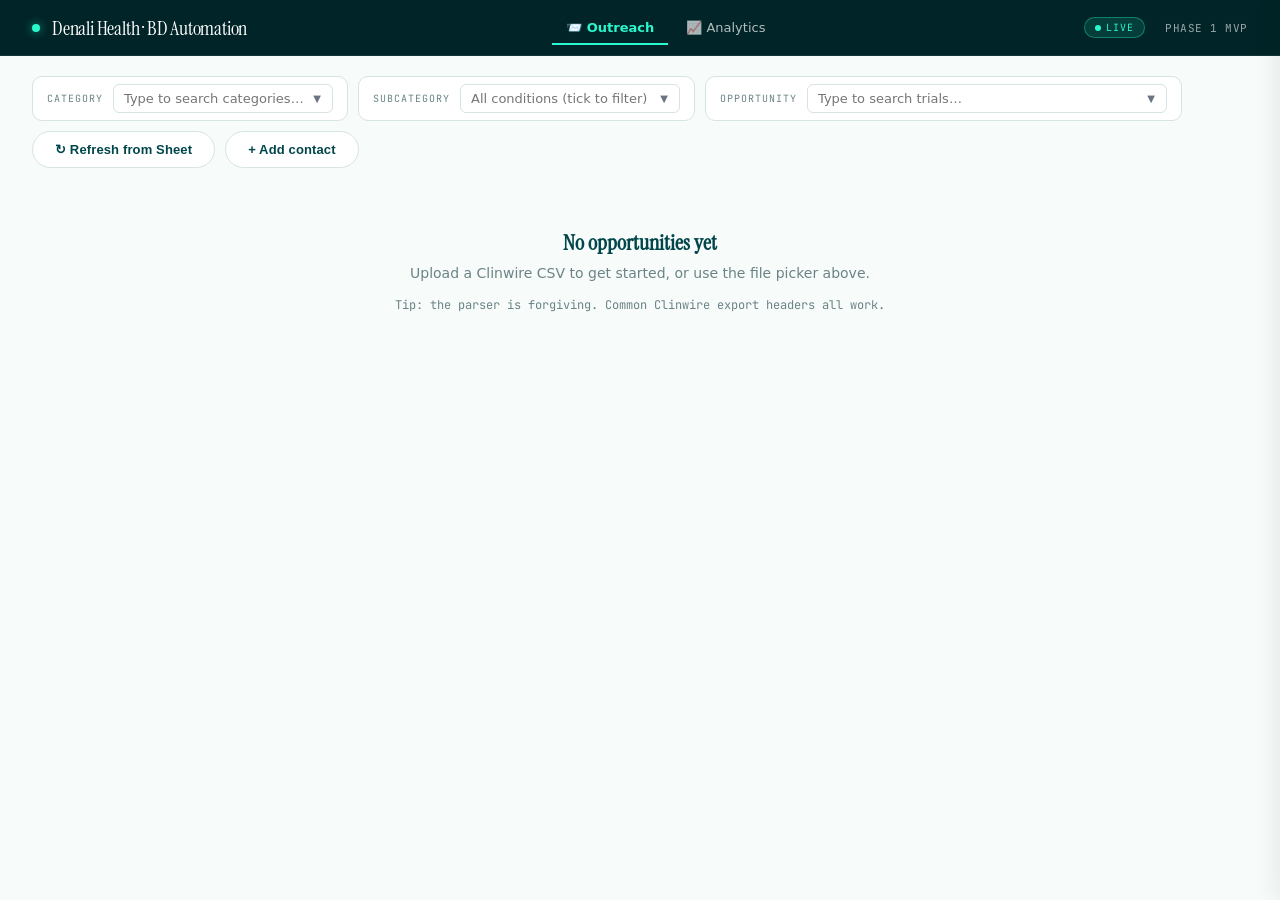
==== commit ff57dd91: "Wider page layout (1100 -> 1400 max) and tighter gutters" ====
--- a/static/index.html
+++ b/static/index.html
@@ -28,20 +28,20 @@
 #oppCombo { min-width: 360px; }
 
 /* ── Phase 2: metric tiles, recent feed, filter bar, side panel ── */
-.metric-strip { display: grid; grid-template-columns: repeat(4, 1fr); gap: 12px; max-width: 1100px; margin: 16px auto 0; padding: 0 24px; }
+.metric-strip { display: grid; grid-template-columns: repeat(4, 1fr); gap: 14px; max-width: 1400px; margin: 20px auto 0; padding: 0 32px; }
 .metric-tile  { background: #fff; border: 1px solid var(--rule); border-radius: 12px; padding: 16px 18px; transition: border-color 0.15s, box-shadow 0.15s; }
 .metric-tile:hover { border-color: var(--teal-mid); box-shadow: 0 1px 6px rgba(0, 70, 75, 0.06); }
 .m-label      { font-size: 10px; font-family: 'JetBrains Mono', ui-monospace, monospace; color: var(--ink-soft); text-transform: uppercase; letter-spacing: 1px; }
 .m-value      { font-family: 'Instrument Serif', serif; font-size: 32px; line-height: 1.1; margin-top: 6px; color: var(--ink-strong); font-weight: 400; }
 .m-sub        { font-size: 11px; color: var(--ink-soft); margin-top: 4px; }
 
-.cat-strip    { max-width: 1100px; margin: 10px auto 0; padding: 0 24px; display: flex; gap: 8px; overflow-x: auto; }
+.cat-strip    { max-width: 1400px; margin: 12px auto 0; padding: 0 32px; display: flex; gap: 8px; overflow-x: auto; }
 .cat-tile     { background: #fff; border: 1px solid var(--rule); border-radius: 10px; padding: 10px 14px; min-width: 140px; flex-shrink: 0; cursor: pointer; transition: border-color 0.15s, background 0.15s; }
 .cat-tile:hover { border-color: var(--teal-mid); background: var(--surface-mint); }
 .cat-tile .cn { font-size: 12px; font-weight: 600; color: var(--ink-strong); }
 .cat-tile .cm { font-size: 11px; color: var(--ink-soft); font-family: 'JetBrains Mono', ui-monospace, monospace; margin-top: 2px; }
 
-.recent-strip { max-width: 1100px; margin: 14px auto 0; padding: 0 24px; }
+.recent-strip { max-width: 1400px; margin: 16px auto 0; padding: 0 32px; }
 .recent-card  { background: #fff; border: 1px solid var(--rule); border-radius: 12px; overflow: hidden; }
 .recent-head  { padding: 12px 18px; border-bottom: 1px solid var(--rule); background: var(--surface); display: flex; justify-content: space-between; align-items: center; font-size: 10px; font-family: 'JetBrains Mono', ui-monospace, monospace; color: var(--ink-soft); text-transform: uppercase; letter-spacing: 1px; }
 .recent-list  { max-height: 220px; overflow-y: auto; }
@@ -89,9 +89,9 @@
 .page { display: none; }
 .page.active { display: block; }
 
-.analytics-grid { display: grid; grid-template-columns: 1fr 1fr; gap: 14px; max-width: 1100px; margin: 14px auto 0; padding: 0 24px; }
+.analytics-grid { display: grid; grid-template-columns: 1fr 1fr; gap: 16px; max-width: 1400px; margin: 16px auto 0; padding: 0 32px; }
 .analytics-grid .panel { margin: 0; }
-.analytics-full { max-width: 1100px; margin: 14px auto 0; padding: 0 24px; }
+.analytics-full { max-width: 1400px; margin: 16px auto 0; padding: 0 32px; }
 .bar-row { display: grid; grid-template-columns: 200px 1fr 60px; gap: 10px; align-items: center; padding: 6px 12px; font-size: 12px; }
 .bar-track { background: #f3f4f6; border-radius: 4px; height: 16px; overflow: hidden; }
 .bar-fill  { background: linear-gradient(90deg, var(--teal-mid), var(--brand)); height: 100%; }
@@ -147,7 +147,7 @@
 </div>
 
 <!-- Manual contact entry form (hidden until + Add real contact clicked) -->
-<div id="addContactForm" class="hidden" style="max-width:1100px;margin:0 auto;padding:0 24px 16px;">
+<div id="addContactForm" class="hidden" style="max-width:1400px;margin:0 auto;padding:0 32px 16px;">
   <div class="panel" style="padding:20px;">
     <div style="font-size:13px;font-weight:600;margin-bottom:12px;color:var(--ink);">Add a real contact for this opportunity</div>
     <div style="display:grid;grid-template-columns:1fr 1fr 2fr 2fr;gap:10px;margin-bottom:12px;">
@@ -253,14 +253,15 @@
       <!-- Draft result -->
       <div id="draftResult" class="draft-body hidden">
         <div class="draft-field">
-          <div class="draft-field-label">Subject line</div>
-          <div class="subject-display" id="subjectDisplay"></div>
-          <input class="subject-edit hidden" id="subjectEdit" type="text" />
+          <div class="draft-field-label">Subject line <span class="edit-hint">(click to edit)</span></div>
+          <input class="subject-edit" id="subjectEdit" type="text" autocomplete="off" spellcheck="true" />
+          <!-- Legacy display node kept hidden so JS references don't break -->
+          <div class="subject-display hidden" id="subjectDisplay"></div>
         </div>
         <div class="draft-field">
-          <div class="draft-field-label">Email body</div>
-          <div class="email-body-display" id="bodyDisplay"></div>
-          <textarea class="edit-area hidden" id="bodyEdit"></textarea>
+          <div class="draft-field-label">Email body <span class="edit-hint">(click to edit)</span></div>
+          <textarea class="edit-area" id="bodyEdit" spellcheck="true" rows="12"></textarea>
+          <div class="email-body-display hidden" id="bodyDisplay"></div>
         </div>
         <div class="draft-field">
           <div class="draft-field-label">Quality flags &amp; signals</div>
@@ -324,7 +325,7 @@
       </div>
       <div class="approval-actions">
         <button class="btn btn-reject"  id="rejectBtn">✕ Reject</button>
-        <button class="btn btn-edit"    id="editBtn">✏ Edit</button>
+        <button class="btn btn-edit hidden" id="editBtn" aria-hidden="true" tabindex="-1">✏ Edit</button>
         <button class="btn btn-approve" id="approveBtn">✓ Approve &amp; Send</button>
       </div>
     </div>
--- a/static/style.css
+++ b/static/style.css
@@ -54,7 +54,7 @@
 @keyframes pulse { 0%,100%{opacity:1} 50%{opacity:.4} }
 
 /* ── CONTROLS BAR (csv upload + opp selector) ──── */
-.controls { max-width: 1100px; margin: 0 auto; padding: 20px 24px 4px; display: flex; gap: 10px; align-items: center; flex-wrap: wrap; }
+.controls { max-width: 1400px; margin: 0 auto; padding: 20px 32px 4px; display: flex; gap: 10px; align-items: center; flex-wrap: wrap; }
 .control-group { display: flex; align-items: center; gap: 10px; background: var(--white); border: 1px solid var(--rule); border-radius: 10px; padding: 7px 14px; transition: border-color 0.15s, box-shadow 0.15s; }
 .control-group:focus-within { border-color: var(--teal-mid); box-shadow: 0 0 0 3px rgba(0, 136, 148, 0.08); }
 .control-group label { font-size: 10px; font-family: 'JetBrains Mono', ui-monospace, monospace; color: var(--ink-soft); text-transform: uppercase; letter-spacing: 1px; }
@@ -62,7 +62,7 @@
 .control-group select { cursor: pointer; }
 
 /* ── LAYOUT ─────────────────────────────────────── */
-.shell { max-width: 1100px; margin: 0 auto; padding: 16px 24px 32px; display: grid; grid-template-columns: 340px 1fr; gap: 24px; align-items: start; }
+.shell { max-width: 1400px; margin: 0 auto; padding: 16px 32px 40px; display: grid; grid-template-columns: 360px 1fr; gap: 28px; align-items: start; }
 .left-col { display: flex; flex-direction: column; gap: 20px; }
 .right-col { display: flex; flex-direction: column; gap: 20px; }
 
@@ -118,10 +118,51 @@
 .draft-body { padding: 20px; }
 .draft-field { margin-bottom: 14px; }
 .draft-field-label { font-size: 10px; font-weight: 600; color: var(--ink-soft); text-transform: uppercase; letter-spacing: 0.8px; font-family: 'JetBrains Mono', ui-monospace, monospace; margin-bottom: 5px; }
-.subject-display { font-size: 15px; font-weight: 600; color: var(--ink); padding: 10px 14px; background: var(--surface); border: 1px solid var(--rule); border-radius: 8px; font-family: 'Instrument Serif', Georgia, serif; }
-.email-body-display { font-size: 13.5px; line-height: 1.75; color: var(--ink-mid); padding: 16px; background: var(--surface); border: 1px solid var(--rule); border-radius: 8px; white-space: pre-wrap; }
-.edit-area { width: 100%; min-height: 220px; font-size: 13.5px; line-height: 1.75; color: var(--ink-mid); padding: 16px; background: var(--white); border: 2px solid var(--teal-mid); border-radius: 8px; font-family: 'Switzer', 'Instrument Sans', sans-serif; resize: vertical; outline: none; }
-.subject-edit { width: 100%; font-size: 15px; font-weight: 600; color: var(--ink); padding: 10px 14px; background: var(--white); border: 2px solid var(--teal-mid); border-radius: 8px; font-family: 'Instrument Serif', Georgia, serif; outline: none; }
+/* Legacy read-only display nodes, kept in the DOM for backward compat but
+   never shown now that the editable fields are always on. */
+.subject-display { font-size: 15px; font-weight: 600; color: var(--ink); padding: 10px 14px; background: var(--surface); border: 1px solid var(--rule); border-radius: 10px; font-family: 'Instrument Serif', Georgia, serif; }
+.email-body-display { font-size: 13.5px; line-height: 1.75; color: var(--ink-mid); padding: 16px; background: var(--surface); border: 1px solid var(--rule); border-radius: 10px; white-space: pre-wrap; }
+
+/* Hint text next to each field label letting the user know they can click. */
+.edit-hint { font-weight: 400; color: var(--ink-soft); font-family: 'JetBrains Mono', ui-monospace, monospace; font-size: 9px; text-transform: uppercase; letter-spacing: 1px; margin-left: 6px; }
+
+/* Subject = single-line editable, styled to look like a composed subject bar. */
+.subject-edit {
+  width: 100%;
+  font-size: 18px;
+  font-weight: 400;
+  color: var(--ink-strong);
+  padding: 12px 16px;
+  background: var(--white);
+  border: 1px solid var(--rule);
+  border-radius: 10px;
+  font-family: 'Instrument Serif', Georgia, serif;
+  outline: none;
+  transition: border-color 0.15s, box-shadow 0.15s, background 0.15s;
+  letter-spacing: -0.005em;
+}
+.subject-edit:hover  { border-color: var(--teal-mid); }
+.subject-edit:focus  { border-color: var(--brand); box-shadow: 0 0 0 3px rgba(0, 35, 217, 0.08); background: #fff; }
+
+/* Body = autosized textarea styled like a Gmail-style composer. */
+.edit-area {
+  width: 100%;
+  min-height: 240px;
+  font-size: 14px;
+  line-height: 1.75;
+  color: var(--ink);
+  padding: 18px 20px;
+  background: var(--white);
+  border: 1px solid var(--rule);
+  border-radius: 10px;
+  font-family: 'Switzer', 'Instrument Sans', sans-serif;
+  resize: none;             /* autosized by JS */
+  outline: none;
+  overflow: hidden;
+  transition: border-color 0.15s, box-shadow 0.15s;
+}
+.edit-area:hover { border-color: var(--teal-mid); }
+.edit-area:focus { border-color: var(--brand); box-shadow: 0 0 0 3px rgba(0, 35, 217, 0.08); }
 .personalization-tags { display: flex; gap: 6px; flex-wrap: wrap; margin-top: 8px; }
 .ptag { background: var(--brand-light); border: 1px solid rgba(0, 35, 217, 0.18); color: var(--brand); border-radius: 99px; padding: 2px 10px; font-size: 11px; font-family: 'JetBrains Mono', ui-monospace, monospace; }
 .quality-flags { display: flex; flex-wrap: wrap; gap: 6px; margin-top: 8px; }
